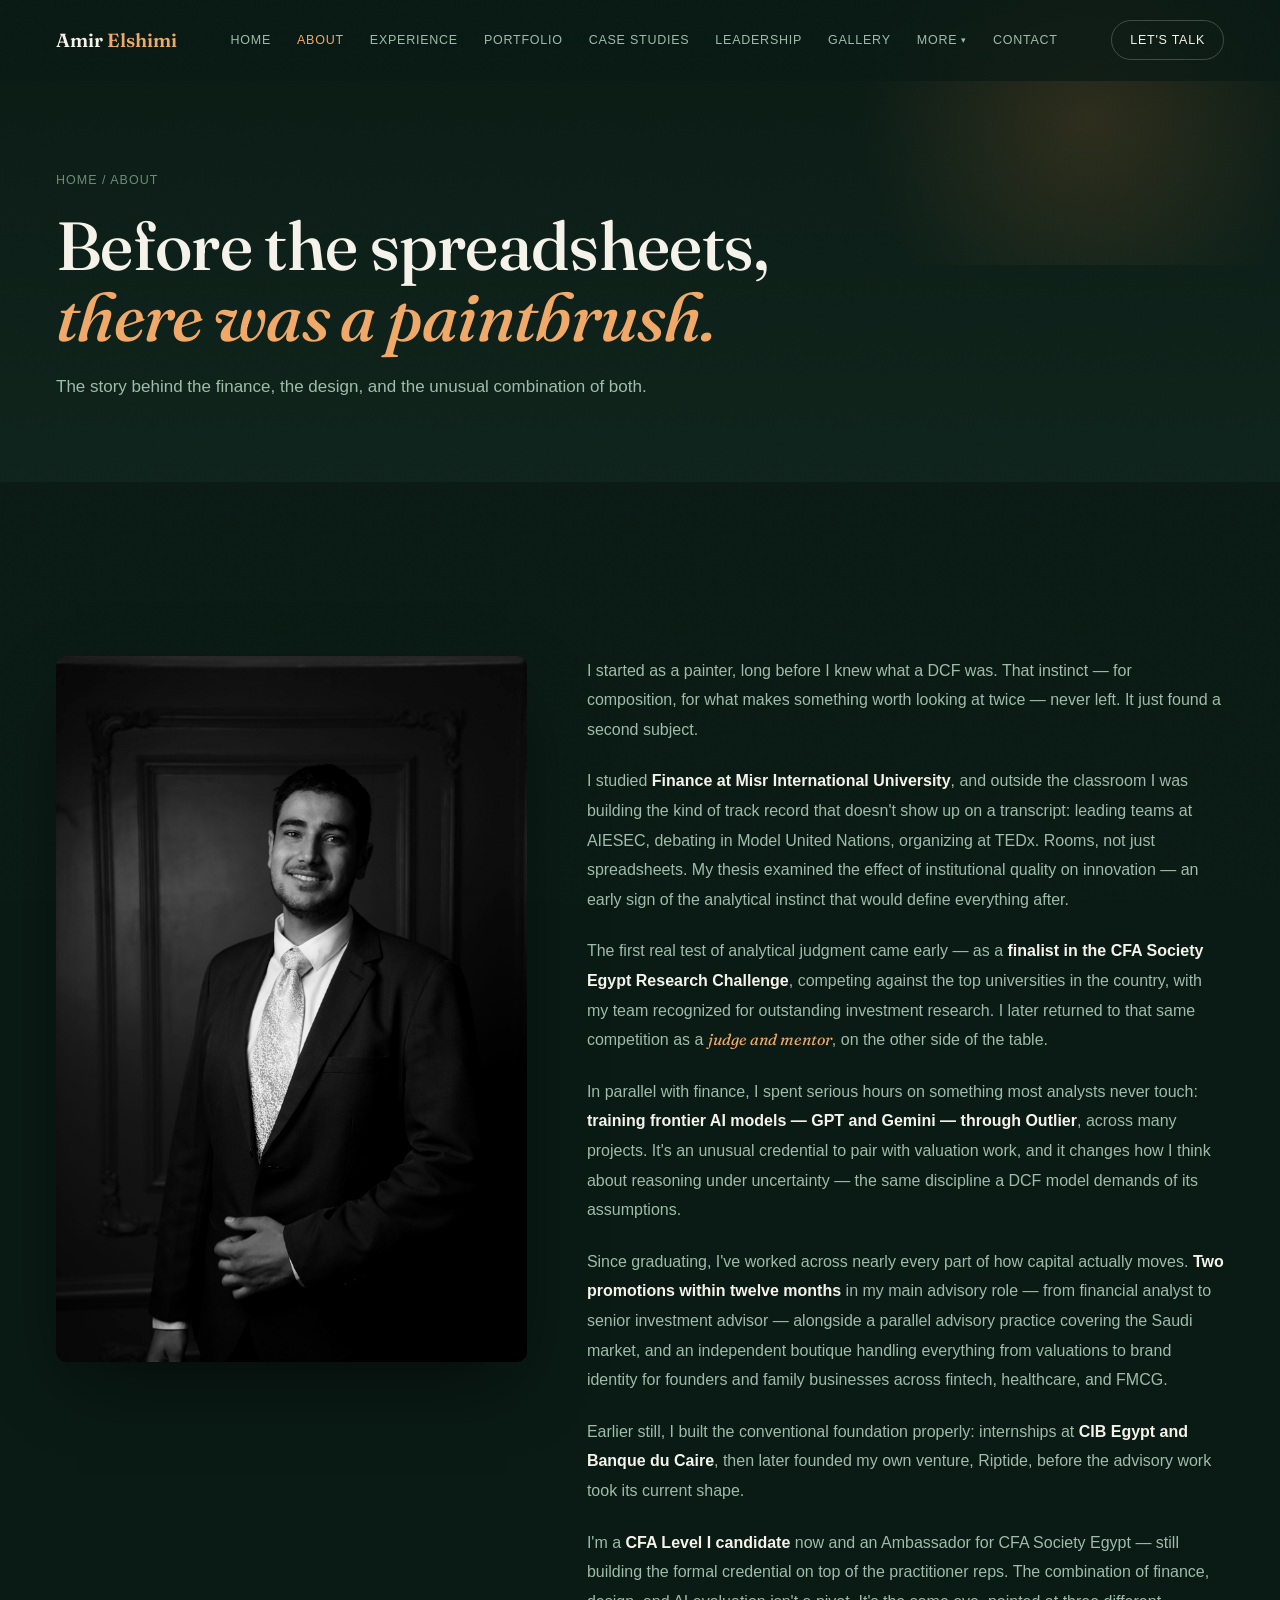
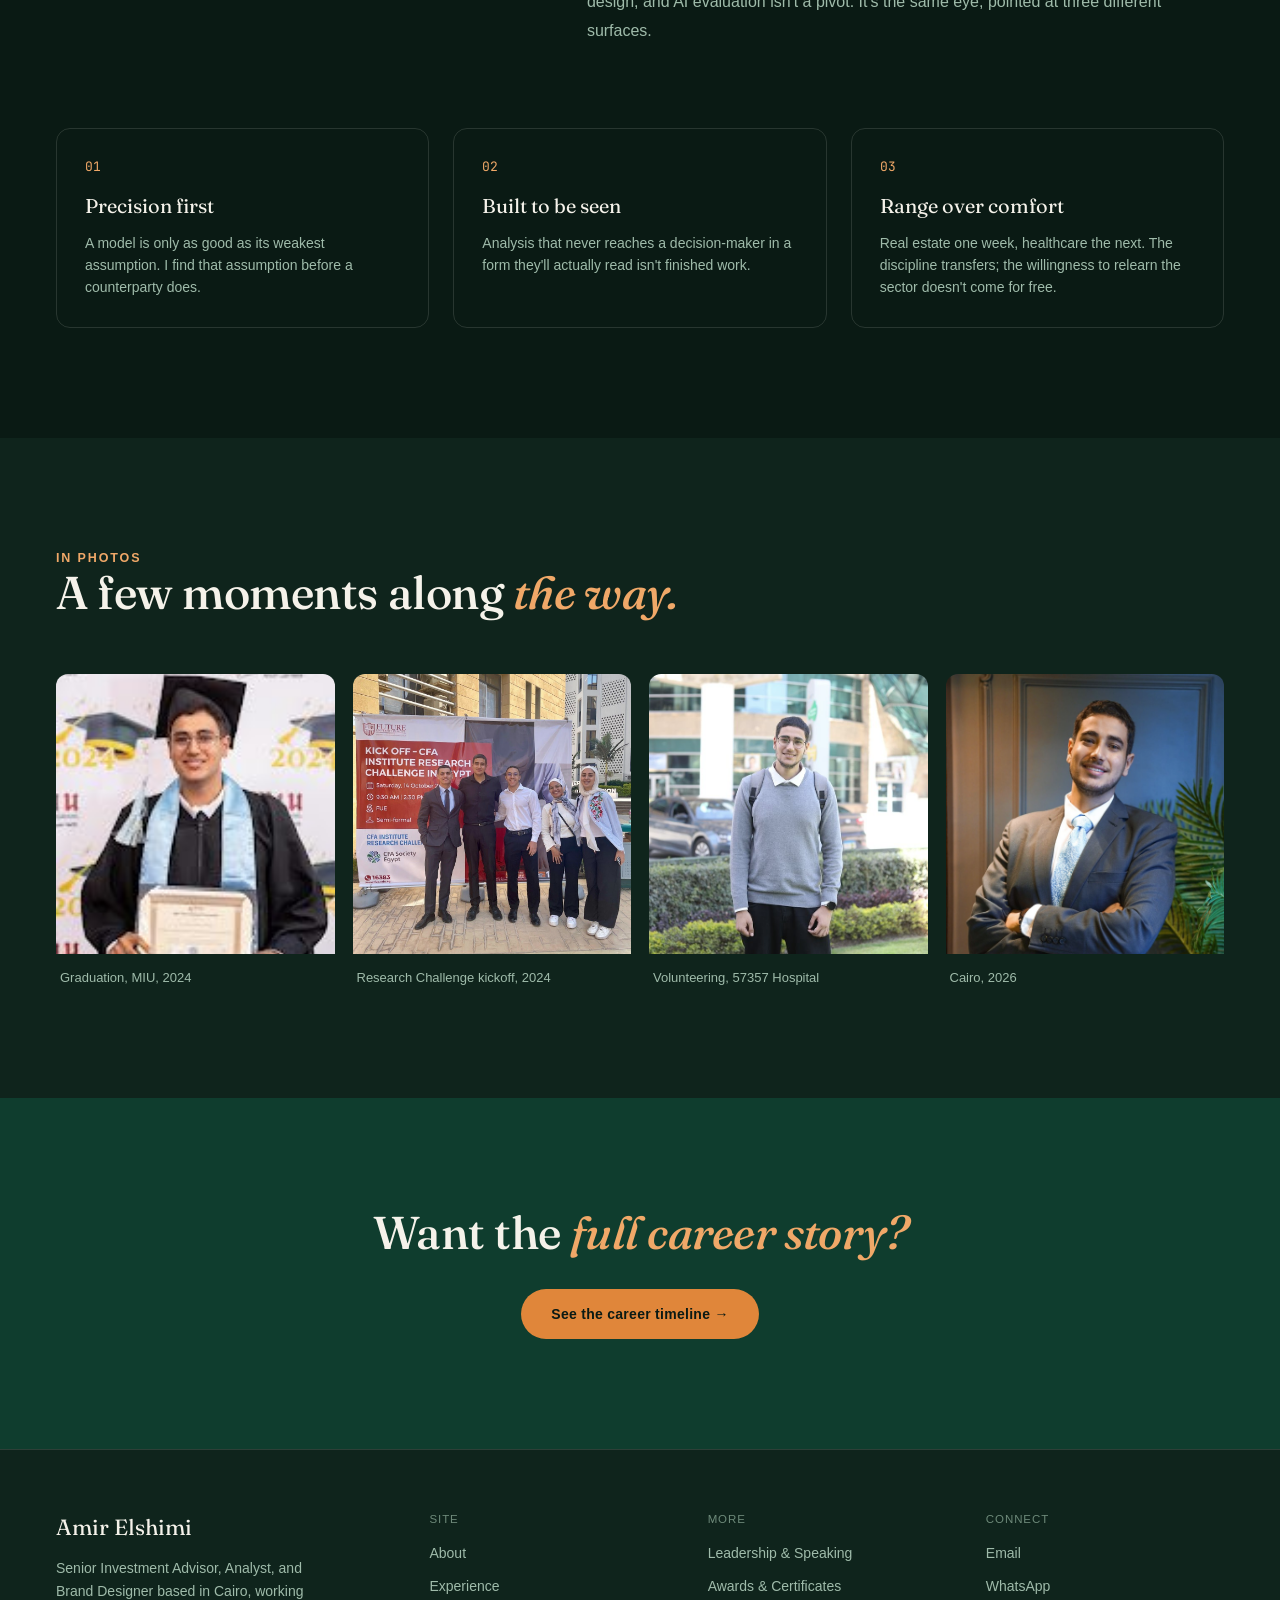
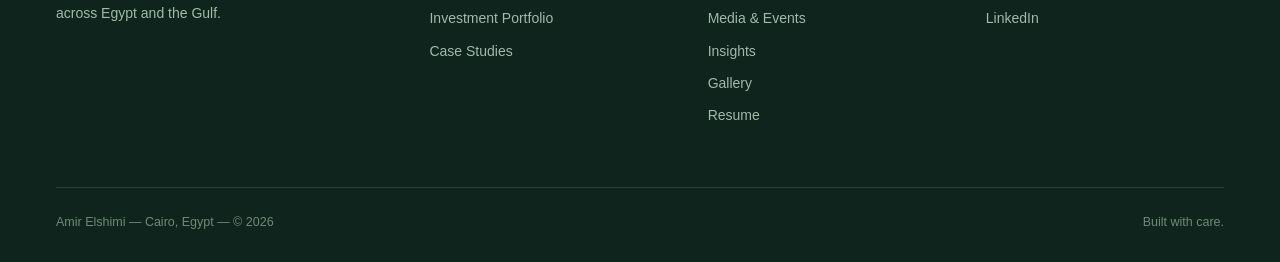
==== pages/about.html @ e28f046b "Add files via upload" ====
<!DOCTYPE html>
<html lang="en">
<head>
<meta charset="UTF-8">
<meta name="viewport" content="width=device-width, initial-scale=1.0">
<title>About — Amir Elshimi</title>
<meta name="description" content="The story behind Amir Elshimi — from painting to finance, design, and AI evaluation.">
<link rel="stylesheet" href="../assets/css/core.css">
<style>
.story-layout{ margin-top:64px; display:grid; grid-template-columns: 0.85fr 1.15fr; gap:60px; align-items:start; }
.story-photo{ position:sticky; top:120px; border-radius:10px; overflow:hidden; box-shadow: 0 30px 70px -20px rgba(0,0,0,0.55); }
.story-photo img{ width:100%; display:block; filter: grayscale(0.1) contrast(1.04); }
.story-text p{ color:var(--sage); font-size:16px; line-height:1.85; margin-bottom:22px; }
.story-text strong{ color:var(--paper); font-weight:600; }
.story-text em{ font-family:var(--font-display); font-style:italic; color:var(--amber-soft); }
.values-grid{ margin-top:60px; display:grid; grid-template-columns:repeat(3,1fr); gap:24px; }
.value-card{ padding:28px; border:1px solid var(--line); border-radius:14px; }
.value-num{ font-family:var(--font-mono); color:var(--amber-soft); font-size:13px; }
.value-title{ font-family:var(--font-display); font-size:20px; margin-top:12px; }
.value-desc{ margin-top:10px; font-size:14px; color:var(--sage); line-height:1.6; }
@media (max-width:980px){
  .story-layout{ grid-template-columns:1fr; }
  .story-photo{ position:relative; top:0; max-width:340px; margin:0 auto; }
  .values-grid{ grid-template-columns:1fr; }
}
</style>
</head>
<body>
<div class="grain"></div>

<header class="site-nav" id="siteNav">
  <div class="wrap nav-inner">
    <a href="../index.html" class="nav-mark">Amir <span>Elshimi</span></a>
            <nav class="nav-links">
      <a href="../index.html">Home</a>
      <a href="about.html" class="active">About</a>
      <a href="experience.html">Experience</a>
      <a href="portfolio.html">Portfolio</a>
      <a href="case-studies.html">Case Studies</a>
      <a href="leadership.html">Leadership</a>
      <a href="gallery.html">Gallery</a>
      <div class="nav-more">
        <span class="nav-more-label">More</span>
        <div class="nav-more-menu">
        <a href="awards.html">Awards</a>
        <a href="media.html">Media</a>
        <a href="insights.html">Insights</a>
        <a href="resume.html">Resume</a>
        </div>
      </div>
      <a href="contact.html">Contact</a>
    </nav>
    <a href="contact.html" class="nav-cta">Let's talk</a>
  </div>
</header>

<section class="page-hero">
  <div class="wrap">
    <div class="breadcrumb"><a href="../index.html">Home</a> / About</div>
    <h1 class="page-title">Before the spreadsheets, <em>there was a paintbrush.</em></h1>
    <p class="page-sub">The story behind the finance, the design, and the unusual combination of both.</p>
  </div>
</section>

<section class="section-dark">
  <div class="wrap">
    <div class="story-layout">
      <div class="story-photo reveal">
        <img src="../assets/img/executive/portrait-crossed-arms.jpg" alt="Amir Elshimi portrait">
      </div>
      <div class="story-text reveal">
        <p>I started as a painter, long before I knew what a DCF was. That instinct — for composition, for what makes something worth looking at twice — never left. It just found a second subject.</p>
        <p>I studied <strong>Finance at Misr International University</strong>, and outside the classroom I was building the kind of track record that doesn't show up on a transcript: leading teams at AIESEC, debating in Model United Nations, organizing at TEDx. Rooms, not just spreadsheets. My thesis examined the effect of institutional quality on innovation — an early sign of the analytical instinct that would define everything after.</p>
        <p>The first real test of analytical judgment came early — as a <strong>finalist in the CFA Society Egypt Research Challenge</strong>, competing against the top universities in the country, with my team recognized for outstanding investment research. I later returned to that same competition as a <em>judge and mentor</em>, on the other side of the table.</p>
        <p>In parallel with finance, I spent serious hours on something most analysts never touch: <strong>training frontier AI models — GPT and Gemini — through Outlier</strong>, across many projects. It's an unusual credential to pair with valuation work, and it changes how I think about reasoning under uncertainty — the same discipline a DCF model demands of its assumptions.</p>
        <p>Since graduating, I've worked across nearly every part of how capital actually moves. <strong>Two promotions within twelve months</strong> in my main advisory role — from financial analyst to senior investment advisor — alongside a parallel advisory practice covering the Saudi market, and an independent boutique handling everything from valuations to brand identity for founders and family businesses across fintech, healthcare, and FMCG.</p>
        <p>Earlier still, I built the conventional foundation properly: internships at <strong>CIB Egypt and Banque du Caire</strong>, then later founded my own venture, Riptide, before the advisory work took its current shape.</p>
        <p>I'm a <strong>CFA Level I candidate</strong> now and an Ambassador for CFA Society Egypt — still building the formal credential on top of the practitioner reps. The combination of finance, design, and AI evaluation isn't a pivot. It's the same eye, pointed at three different surfaces.</p>
      </div>
    </div>

    <div class="values-grid reveal">
      <div class="value-card">
        <div class="value-num">01</div>
        <div class="value-title">Precision first</div>
        <div class="value-desc">A model is only as good as its weakest assumption. I find that assumption before a counterparty does.</div>
      </div>
      <div class="value-card">
        <div class="value-num">02</div>
        <div class="value-title">Built to be seen</div>
        <div class="value-desc">Analysis that never reaches a decision-maker in a form they'll actually read isn't finished work.</div>
      </div>
      <div class="value-card">
        <div class="value-num">03</div>
        <div class="value-title">Range over comfort</div>
        <div class="value-desc">Real estate one week, healthcare the next. The discipline transfers; the willingness to relearn the sector doesn't come for free.</div>
      </div>
    </div>
  </div>
</section>

<section class="section-soft">
  <div class="wrap">
    <div class="eyebrow reveal">In photos</div>
    <h2 class="h2 reveal">A few moments along <em>the way.</em></h2>
    <div class="people-strip reveal">
      <div class="people-card">
        <img src="../assets/img/graduation/graduation-cap-gown.jpg" alt="Graduation, Misr International University">
        <div class="people-card-cap">Graduation, MIU, 2024</div>
      </div>
      <div class="people-card">
        <img src="../assets/img/judging/cfa-rc-kickoff-2024.jpg" alt="CFA Research Challenge kickoff">
        <div class="people-card-cap">Research Challenge kickoff, 2024</div>
      </div>
      <div class="people-card">
        <img src="../assets/img/events/volunteer-57357-1.jpg" alt="Volunteering at 57357 Children's Cancer Hospital">
        <div class="people-card-cap">Volunteering, 57357 Hospital</div>
      </div>
      <div class="people-card">
        <img src="../assets/img/executive/portrait-bw-standing.jpg" alt="Amir Elshimi portrait">
        <div class="people-card-cap">Cairo, 2026</div>
      </div>
    </div>
  </div>
</section>

<section class="section-emerald" style="text-align:center;">
  <div class="wrap">
    <h2 class="h2 reveal" style="margin:0 auto;">Want the <em>full career story?</em></h2>
    <div class="reveal" style="margin-top:30px;">
      <a href="experience.html" class="btn-primary">See the career timeline →</a>
    </div>
  </div>
</section>

<footer>
  <div class="wrap">
    <div class="footer-grid">
      <div>
        <div class="footer-brand">Amir Elshimi</div>
        <p class="footer-tag">Senior Investment Advisor, Analyst, and Brand Designer based in Cairo, working across Egypt and the Gulf.</p>
      </div>
      <div class="footer-col">
        <div class="footer-col-title">Site</div>
        <a href="about.html">About</a>
        <a href="experience.html">Experience</a>
        <a href="portfolio.html">Investment Portfolio</a>
        <a href="case-studies.html">Case Studies</a>
      </div>
      <div class="footer-col">
        <div class="footer-col-title">More</div>
        <a href="leadership.html">Leadership &amp; Speaking</a>
        <a href="awards.html">Awards &amp; Certificates</a>
        <a href="media.html">Media &amp; Events</a>
        <a href="insights.html">Insights</a>
        <a href="gallery.html">Gallery</a>
        <a href="resume.html">Resume</a>
      </div>
      <div class="footer-col">
        <div class="footer-col-title">Connect</div>
        <a href="mailto:amirelshimi.eg@gmail.com">Email</a>
        <a href="https://wa.me/201015915597" target="_blank" rel="noopener">WhatsApp</a>
        <a href="https://www.linkedin.com/in/amir-elshimi-306a02215" target="_blank" rel="noopener">LinkedIn</a>
      </div>
    </div>
    <div class="footer-bottom">
      <span>Amir Elshimi — Cairo, Egypt — © <span id="year"></span></span>
      <span>Built with care.</span>
    </div>
  </div>
</footer>

<script src="../assets/js/core.js"></script>
</body>
</html>
---- assets/css/core.css ----
/* ===========================================================
   AMIR ELSHIMI — Executive Site v2
   Core design system — shared across all pages
   =========================================================== */

@import url('https://fonts.googleapis.com/css2?family=Fraunces:ital,opsz,wght@0,9..144,300..700;1,9..144,400..600&family=General+Sans:wght@400;500;600;700&family=JetBrains+Mono:wght@400;500&display=swap');

:root{
  --ink: #0A1A14;
  --ink-soft: #0F241C;
  --ink-card: #112A21;
  --emerald: #0F3D2E;
  --emerald-light: #1B5A44;
  --paper: #F5F2EA;
  --paper-dim: #E8E3D5;
  --sage: #9FBBAA;
  --sage-dim: #6E8A7A;
  --amber: #E0863A;
  --amber-soft: #F0A868;
  --amber-glow: rgba(224,134,58,0.16);
  --line: rgba(245,242,234,0.13);
  --line-strong: rgba(245,242,234,0.22);
  --line-dark: rgba(10,26,20,0.12);

  --font-display: 'Fraunces', Georgia, serif;
  --font-body: 'General Sans', -apple-system, BlinkMacSystemFont, sans-serif;
  --font-mono: 'JetBrains Mono', monospace;

  --container: 1240px;
  --container-narrow: 880px;

  --ease: cubic-bezier(.16,1,.3,1);
}

*{ margin:0; padding:0; box-sizing:border-box; }
html{ scroll-behavior:smooth; }
body{
  background: var(--ink);
  color: var(--paper);
  font-family: var(--font-body);
  font-size:16px;
  line-height:1.6;
  overflow-x:hidden;
}
img{ display:block; max-width:100%; }
a{ color:inherit; text-decoration:none; }
ul{ list-style:none; }

.wrap{ max-width: var(--container); margin:0 auto; padding: 0 36px; }
.wrap-narrow{ max-width: var(--container-narrow); margin:0 auto; padding: 0 36px; }

.grain{
  position:fixed; inset:0; pointer-events:none; z-index:9999;
  opacity:0.03; mix-blend-mode:overlay;
  background-image:url("data:image/svg+xml,%3Csvg xmlns='http://www.w3.org/2000/svg' width='100' height='100'%3E%3Cfilter id='n'%3E%3CfeTurbulence type='fractalNoise' baseFrequency='0.9' numOctaves='2' stitchTiles='stitch'/%3E%3C/filter%3E%3Crect width='100%25' height='100%25' filter='url(%23n)'/%3E%3C/svg%3E");
}

/* ---------- nav ---------- */
header.site-nav{
  position:fixed; top:0; left:0; right:0; z-index:300;
  padding: 20px 0;
  background: rgba(10,26,20,0.75);
  backdrop-filter: blur(10px);
  transition: background 0.4s ease, padding 0.4s ease, border-color 0.4s ease;
  border-bottom: 1px solid transparent;
}
header.site-nav.scrolled{
  background: rgba(10,26,20,0.97);
  padding: 13px 0;
  border-bottom: 1px solid var(--line);
}
.nav-inner{ display:flex; align-items:center; justify-content:space-between; }
.nav-mark{ font-family:var(--font-display); font-weight:600; font-size:19px; color:var(--paper); white-space:nowrap; }
.nav-mark span{ color:var(--amber-soft); }
.nav-links{ display:flex; gap:26px; font-size:12.5px; letter-spacing:0.06em; text-transform:uppercase; color:var(--sage); align-items:center; position:relative; }
.nav-more{ position:relative; cursor:pointer; }
.nav-more-label{ display:flex; align-items:center; gap:4px; transition:color 0.25s ease; }
.nav-more:hover .nav-more-label{ color:var(--amber-soft); }
.nav-more-label::after{ content:"▾"; font-size:9px; }
.nav-more-menu{
  position:absolute; top:28px; right:0; min-width:200px;
  background:var(--ink-card); border:1px solid var(--line-strong); border-radius:10px;
  padding:8px; opacity:0; pointer-events:none; transform:translateY(-6px);
  transition: all 0.2s ease; box-shadow:0 20px 40px rgba(0,0,0,0.4);
}
.nav-more:hover .nav-more-menu{ opacity:1; pointer-events:auto; transform:translateY(0); }
.nav-more-menu a{ display:block; padding:10px 14px; border-radius:6px; font-size:12px; letter-spacing:0.04em; transition: background 0.2s ease, color 0.2s ease; }
.nav-more-menu a:hover{ background:rgba(245,242,234,0.06); color:var(--amber-soft); }
.nav-links a{ transition:color 0.25s ease; white-space:nowrap; }
.nav-links a:hover, .nav-links a.active{ color: var(--amber-soft); }
.nav-cta{ font-size:12.5px; letter-spacing:0.06em; text-transform:uppercase; border:1px solid var(--line-strong); padding:9px 18px; border-radius:100px; transition: all 0.25s ease; white-space:nowrap; }
.nav-cta:hover{ border-color:var(--amber); color:var(--amber-soft); }
.nav-menu-btn{ display:none; }

/* ---------- breadcrumb / page header (sub-pages) ---------- */
.page-hero{
  padding: 170px 0 80px;
  position:relative;
  background: linear-gradient(180deg, var(--ink) 0%, var(--ink-soft) 100%);
}
.page-hero::before{
  content:"";
  position:absolute; top:-5%; right:-10%; width:50%; height:60%;
  background: radial-gradient(circle, var(--amber-glow), transparent 65%);
  pointer-events:none;
}
.breadcrumb{ font-size:12.5px; letter-spacing:0.08em; text-transform:uppercase; color:var(--sage-dim); margin-bottom:20px; position:relative; z-index:2; }
.breadcrumb a:hover{ color:var(--amber-soft); }
.page-title{ font-family:var(--font-display); font-weight:500; font-size:clamp(38px,5.5vw,68px); line-height:1.05; letter-spacing:-0.01em; position:relative; z-index:2; max-width:820px; }
.page-title em{ font-style:italic; color:var(--amber-soft); }
.page-sub{ margin-top:20px; color:var(--sage); font-size:17px; max-width:620px; line-height:1.7; position:relative; z-index:2; }

/* ---------- typography helpers ---------- */
.eyebrow{ font-size:12.5px; letter-spacing:0.15em; text-transform:uppercase; color:var(--amber-soft); font-weight:600; }
.h2{ font-family:var(--font-display); font-weight:500; font-size:clamp(30px,4vw,46px); line-height:1.1; letter-spacing:-0.01em; }
.h2 em{ font-style:italic; color:var(--amber-soft); }
.lead{ margin-top:18px; max-width:560px; color:var(--sage); font-size:16.5px; line-height:1.75; }
.mono{ font-family:var(--font-mono); }

/* ---------- section shell ---------- */
section{ position:relative; padding:110px 0; }
.section-dark{ background:var(--ink); }
.section-soft{ background:var(--ink-soft); }
.section-paper{ background:var(--paper); color:var(--ink); }
.section-paper .eyebrow{ color:#B5631F; }
.section-paper .lead{ color:#5C6B61; }
.section-paper .h2 em{ color:#B5631F; }
.section-emerald{ background:var(--emerald); }

/* ---------- buttons ---------- */
.btn-primary{
  background:var(--amber); color:var(--ink);
  padding:14px 30px; border-radius:100px;
  font-size:14px; font-weight:600; letter-spacing:0.02em;
  transition: all 0.25s ease; display:inline-flex; align-items:center; gap:8px;
  border:none; cursor:pointer;
}
.btn-primary:hover{ background:var(--amber-soft); transform:translateY(-1px); }
.btn-ghost{
  color:var(--paper); font-size:14px; letter-spacing:0.02em;
  border-bottom:1px solid var(--line-strong); padding-bottom:4px;
  transition: border-color 0.25s ease, color 0.25s ease;
}
.btn-ghost:hover{ border-color:var(--amber); color:var(--amber-soft); }
.section-paper .btn-ghost{ color:var(--ink); border-bottom-color:rgba(10,26,20,0.25); }
.section-paper .btn-ghost:hover{ color:#B5631F; border-color:#B5631F; }

/* ---------- stat strip ---------- */
.stat-strip{ display:flex; flex-wrap:wrap; border-top:1px solid var(--line); margin-top:56px; }
.stat{ flex:1; min-width:160px; padding:22px 24px 0 0; }
.stat:not(:first-child){ padding-left:24px; border-left:1px solid var(--line); }
.stat-label{ font-size:11px; letter-spacing:0.08em; text-transform:uppercase; color:var(--amber-soft); }
.stat-value{ font-family:var(--font-display); font-size:26px; margin-top:6px; }
.stat-value .count{ font-family:var(--font-mono); }

/* ---------- glass card ---------- */
.glass-card{
  background: rgba(245,242,234,0.04);
  border:1px solid var(--line);
  border-radius:16px;
  backdrop-filter: blur(6px);
  transition: background 0.3s ease, border-color 0.3s ease, transform 0.3s ease;
}
.glass-card:hover{ background: rgba(245,242,234,0.07); border-color:var(--line-strong); transform:translateY(-3px); }

/* ---------- capability / feature grid ---------- */
.grid-3{ display:grid; grid-template-columns:repeat(3,1fr); gap:1px; background:var(--line); border:1px solid var(--line); border-radius:16px; overflow:hidden; margin-top:60px; }
.grid-2{ display:grid; grid-template-columns:repeat(2,1fr); gap:1px; background:var(--line); border:1px solid var(--line); border-radius:16px; overflow:hidden; margin-top:60px; }
.cell{ background:var(--ink); padding:36px 32px; transition:background 0.3s ease; }
.cell:hover{ background:var(--ink-soft); }
.cell-num{ font-family:var(--font-mono); font-size:12.5px; color:var(--amber-soft); letter-spacing:0.04em; }
.cell-title{ font-family:var(--font-display); font-size:21px; margin-top:14px; }
.cell-desc{ margin-top:10px; font-size:14.5px; color:var(--sage); line-height:1.65; }

/* ---------- pill / chip ---------- */
.chip-row{ display:flex; flex-wrap:wrap; gap:10px; margin-top:24px; }
.chip{ border:1px solid var(--line); border-radius:100px; padding:9px 18px; font-size:13px; color:var(--sage); transition:all 0.25s ease; }
.chip:hover{ border-color:var(--amber); color:var(--amber-soft); }

/* ===========================================================
   INTERACTIVE TIMELINE
   =========================================================== */
.timeline{ position:relative; margin-top:80px; padding-left:40px; }
.timeline::before{ content:""; position:absolute; left:0; top:0; bottom:0; width:1px; background:var(--line-strong); }
.tl-item{ position:relative; padding-bottom:64px; opacity:0; transform:translateX(-12px); transition: all 0.7s var(--ease); }
.tl-item.in{ opacity:1; transform:translateX(0); }
.tl-item:last-child{ padding-bottom:0; }
.tl-dot{ position:absolute; left:-45px; top:4px; width:10px; height:10px; border-radius:50%; background:var(--amber); box-shadow:0 0 0 4px var(--ink), 0 0 0 5px var(--line-strong); }
.tl-year{ font-family:var(--font-mono); font-size:13px; color:var(--amber-soft); letter-spacing:0.04em; }
.tl-title{ font-family:var(--font-display); font-size:23px; margin-top:8px; }
.tl-desc{ margin-top:10px; max-width:580px; color:var(--sage); font-size:15px; line-height:1.7; }
.tl-tag{ display:inline-block; margin-top:14px; font-size:11px; letter-spacing:0.06em; text-transform:uppercase; color:var(--sage-dim); border:1px solid var(--line); border-radius:100px; padding:5px 14px; }

/* ===========================================================
   CASE STUDY CARD (Investment Portfolio / Case Studies index)
   =========================================================== */
.case-grid{ margin-top:64px; display:grid; grid-template-columns:repeat(2,1fr); gap:24px; }
.case-card{ border-radius:18px; overflow:hidden; position:relative; background:var(--ink-card); border:1px solid var(--line); transition: transform 0.35s var(--ease), border-color 0.35s ease; }
.case-card:hover{ transform:translateY(-5px); border-color:var(--line-strong); }
.case-card-img{ height:220px; overflow:hidden; position:relative; }
.case-card-img img{ width:100%; height:100%; object-fit:cover; transition: transform 0.6s ease; filter:saturate(0.92) contrast(1.05); }
.case-card:hover .case-card-img img{ transform:scale(1.06); }
.case-card-img::after{ content:""; position:absolute; inset:0; background:linear-gradient(180deg, transparent 40%, rgba(10,26,20,0.85) 100%); }
.case-card-tag{ position:absolute; bottom:14px; left:18px; z-index:2; font-size:11px; letter-spacing:0.07em; text-transform:uppercase; color:var(--amber-soft); }
.case-card-body{ padding:26px 26px 30px; }
.case-card-title{ font-family:var(--font-display); font-size:21px; line-height:1.3; }
.case-card-desc{ margin-top:10px; font-size:14px; color:var(--sage); line-height:1.65; }
.case-card-figs{ display:flex; gap:24px; margin-top:18px; }
.case-fig-num{ font-family:var(--font-mono); font-size:17px; color:var(--paper); }
.case-fig-label{ font-size:10.5px; letter-spacing:0.05em; text-transform:uppercase; color:var(--sage-dim); margin-top:2px; }

/* ===========================================================
   GALLERY
   =========================================================== */
.gallery-grid{ margin-top:50px; display:grid; grid-template-columns:repeat(4,1fr); gap:14px; grid-auto-flow:dense; }
.gallery-item{ position:relative; border-radius:10px; overflow:hidden; cursor:pointer; }
.gallery-item img{ width:100%; height:100%; object-fit:cover; transition: transform 0.5s ease, filter 0.5s ease; filter:saturate(0.9); }
.gallery-item:hover img{ transform:scale(1.07); filter:saturate(1.05); }
.gallery-item.tall{ grid-row: span 2; }
.gallery-item.wide{ grid-column: span 2; }
.gallery-cap{ position:absolute; bottom:0; left:0; right:0; padding:12px 14px; font-size:11.5px; color:var(--paper); background:linear-gradient(180deg,transparent,rgba(10,26,20,0.92)); opacity:0; transition:opacity 0.3s ease; }
.gallery-item:hover .gallery-cap{ opacity:1; }

/* ===========================================================
   PEOPLE STRIP (networking photos)
   =========================================================== */
.people-strip{ margin-top:56px; display:grid; grid-template-columns:repeat(4,1fr); gap:18px; }
.people-card{ border-radius:12px; overflow:hidden; }
.people-card img{ width:100%; height:280px; object-fit:cover; filter:saturate(0.9); }
.people-card-cap{ padding:14px 4px 0; font-size:13px; color:var(--sage); line-height:1.5; }

/* ===========================================================
   ANIMATED COUNTER BLOCK
   =========================================================== */
.counter-row{ display:grid; grid-template-columns:repeat(4,1fr); gap:1px; background:var(--line); border:1px solid var(--line); border-radius:16px; overflow:hidden; margin-top:60px; }
.counter-cell{ background:var(--ink-soft); padding:34px 26px; text-align:left; }
.counter-num{ font-family:var(--font-display); font-weight:500; font-size:42px; color:var(--paper); }
.counter-num .suffix{ color:var(--amber-soft); }
.counter-label{ margin-top:8px; font-size:12.5px; letter-spacing:0.04em; color:var(--sage); }

/* ===========================================================
   REVEAL ANIMATION
   =========================================================== */
.reveal{ opacity:0; transform:translateY(18px); transition: all 0.8s var(--ease); }
.reveal.in{ opacity:1; transform:translateY(0); }

/* ===========================================================
   FOOTER
   =========================================================== */
footer{ background:var(--ink-soft); padding:60px 0 30px; border-top:1px solid var(--line); }
.footer-grid{ display:grid; grid-template-columns:1.4fr 1fr 1fr 1fr; gap:40px; }
.footer-brand{ font-family:var(--font-display); font-size:22px; }
.footer-tag{ margin-top:12px; color:var(--sage); font-size:14px; max-width:280px; line-height:1.6; }
.footer-col-title{ font-size:11.5px; letter-spacing:0.08em; text-transform:uppercase; color:var(--sage-dim); margin-bottom:14px; }
.footer-col a{ display:block; margin-bottom:10px; font-size:14px; color:var(--sage); transition:color 0.2s ease; }
.footer-col a:hover{ color:var(--amber-soft); }
.footer-bottom{ margin-top:50px; padding-top:24px; border-top:1px solid var(--line); display:flex; justify-content:space-between; flex-wrap:wrap; gap:12px; font-size:12.5px; color:var(--sage-dim); }

/* ===========================================================
   RESPONSIVE
   =========================================================== */
@media (max-width: 980px){
  .nav-links{ display:none; }
  .grid-3, .case-grid, .people-strip{ grid-template-columns:1fr 1fr; }
  .counter-row{ grid-template-columns:repeat(2,1fr); }
  .gallery-grid{ grid-template-columns:repeat(2,1fr); }
  .footer-grid{ grid-template-columns:1fr 1fr; gap:30px; }
}
@media (max-width: 640px){
  .wrap, .wrap-narrow{ padding:0 22px; }
  section{ padding:72px 0; }
  .grid-3, .grid-2, .case-grid, .people-strip, .counter-row{ grid-template-columns:1fr; }
  .gallery-grid{ grid-template-columns:repeat(2,1fr); }
  .gallery-item.wide{ grid-column:span 2; }
  .stat-strip{ flex-direction:column; gap:18px; }
  .stat:not(:first-child){ border-left:none; padding-left:0; border-top:1px solid var(--line); padding-top:18px; }
  .footer-grid{ grid-template-columns:1fr; gap:28px; }
  .timeline{ padding-left:28px; }
  .tl-dot{ left:-33px; }
}
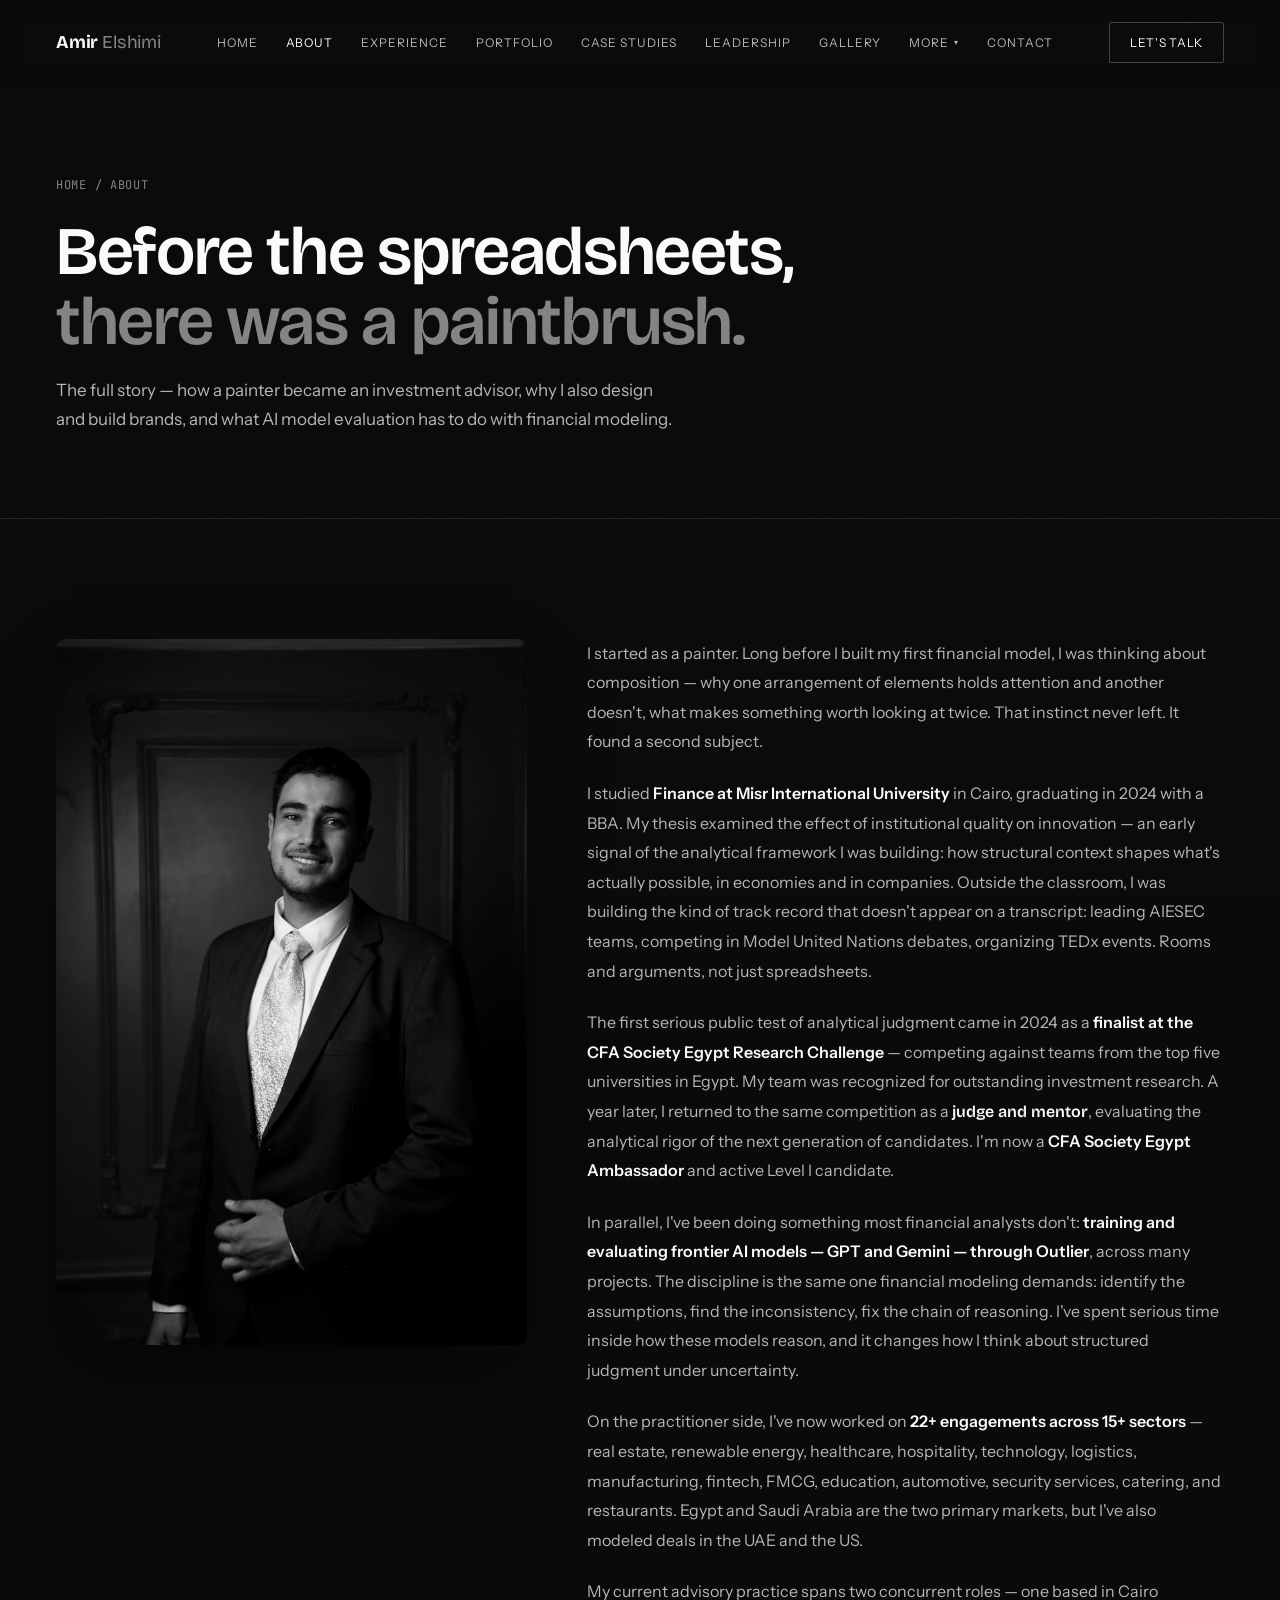
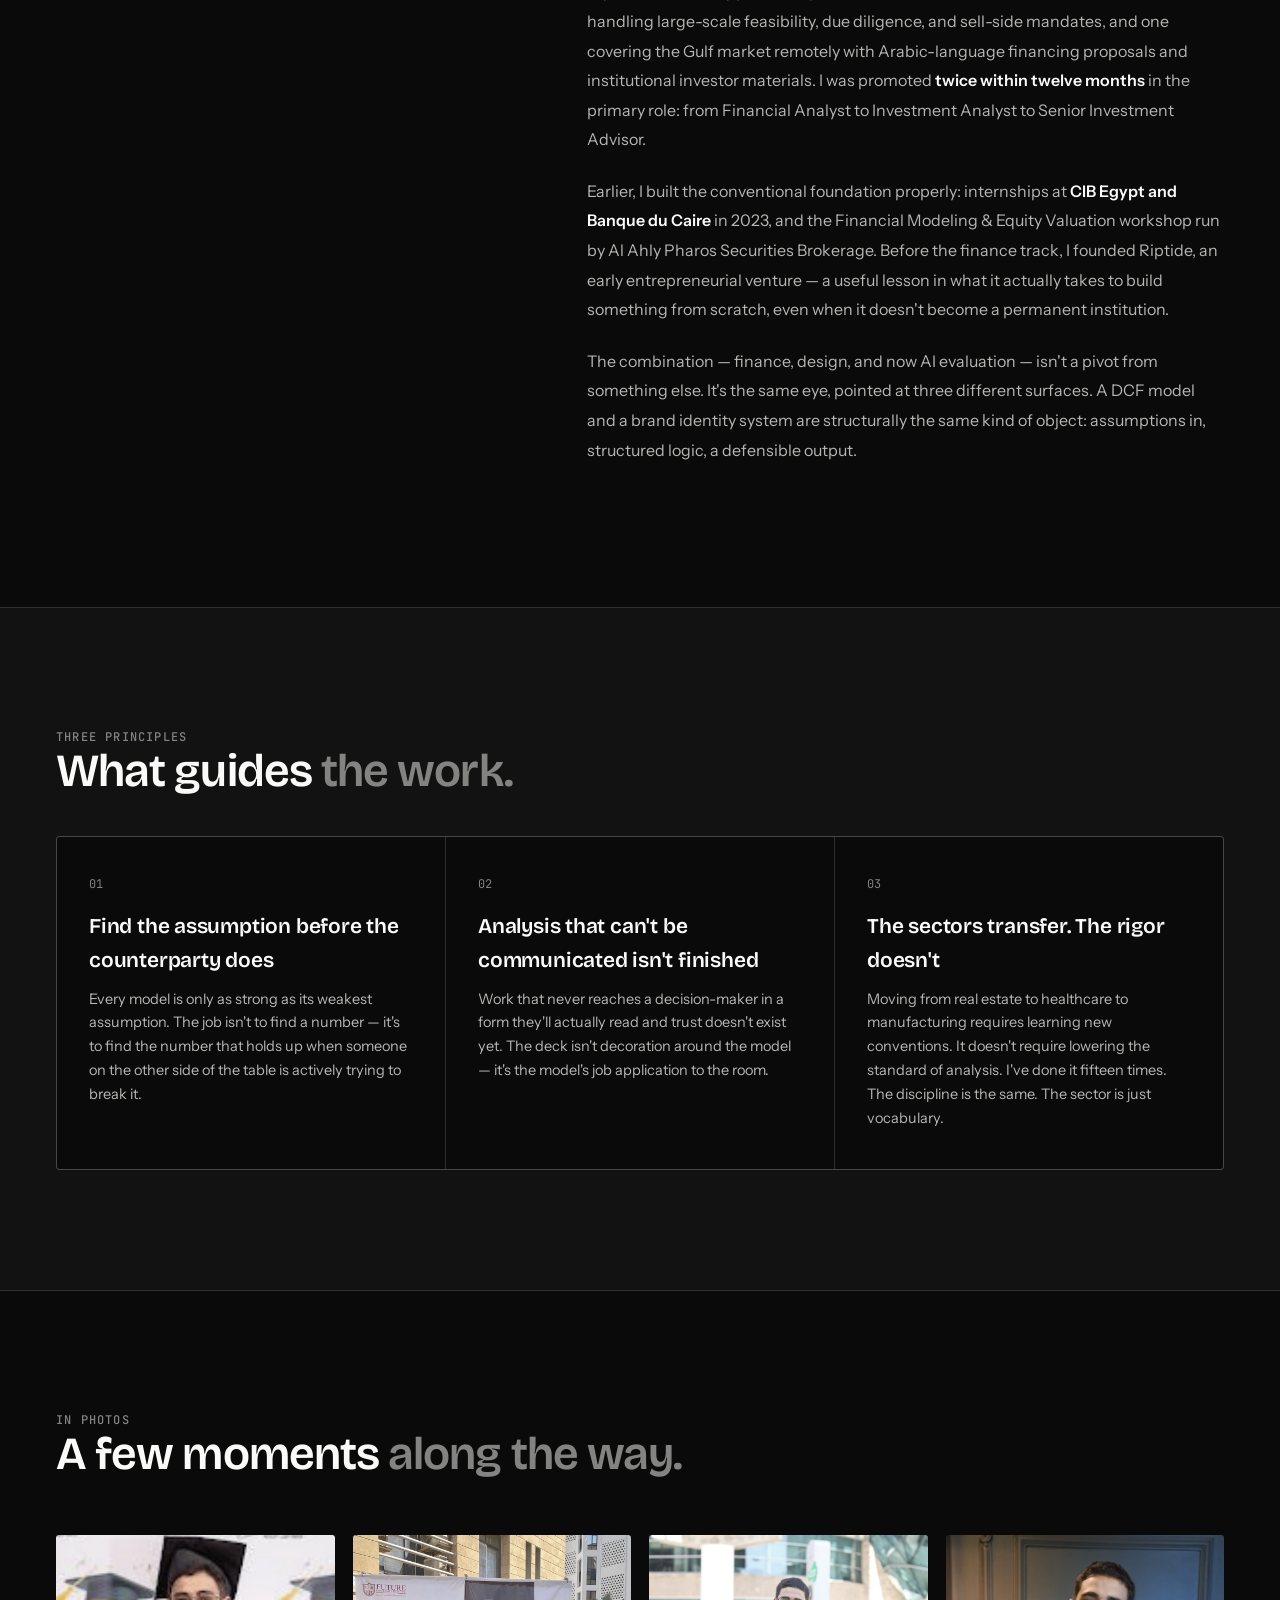
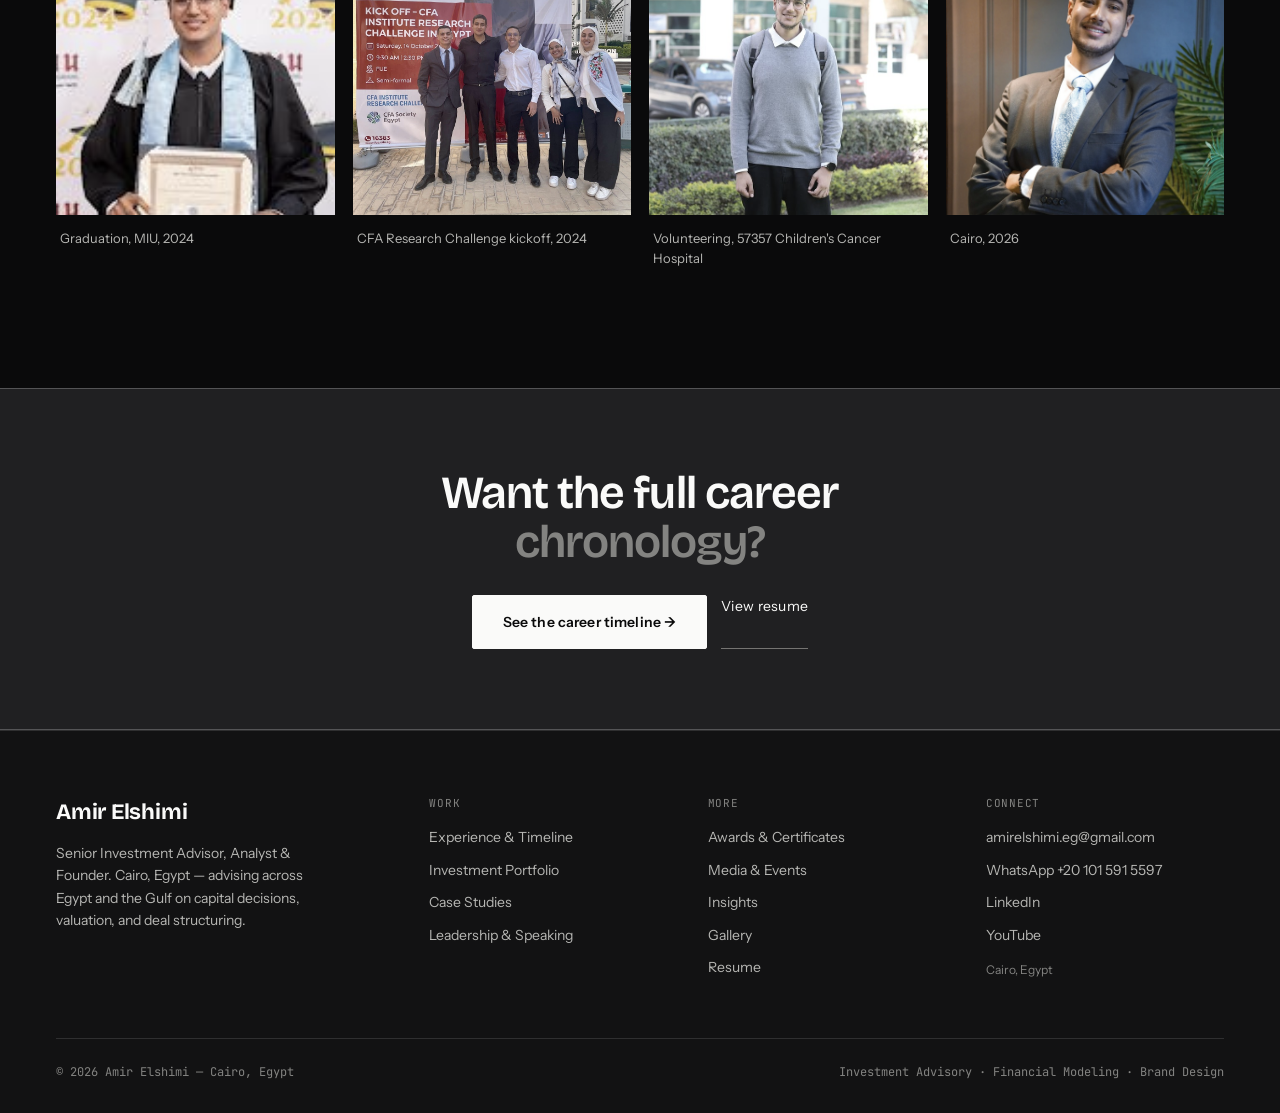
==== commit e46a4244: "Add files via upload" ====
--- a/pages/about.html
+++ b/pages/about.html
@@ -3,35 +3,30 @@
 <head>
 <meta charset="UTF-8">
 <meta name="viewport" content="width=device-width, initial-scale=1.0">
-<title>About — Amir Elshimi</title>
-<meta name="description" content="The story behind Amir Elshimi — from painting to finance, design, and AI evaluation.">
+<title>About Amir Elshimi — Investment Advisor, Analyst & Founder | Cairo</title>
+<meta name="description" content="The story behind Amir Elshimi — from painting and early tech to finance, investment advisory across Egypt and the Gulf, and AI model evaluation. BBA Finance, MIU. CFA Level I candidate.">
+<meta name="keywords" content="Amir Elshimi, investment advisor Cairo, financial analyst Egypt, DCF modeling, LBO analysis, CFA candidate Egypt, investment advisory Egypt Gulf, financial due diligence, valuation Egypt, مستشار استثماري">
+<meta name="author" content="Amir Elshimi">
+<meta name="robots" content="index, follow">
+<link rel="canonical" href="https://amirmohamed148-pixel.github.io/amir-elshimi-site/pages/about.html">
+<meta property="og:title" content="About Amir Elshimi — Investment Advisor, Analyst & Founder | Cairo">
+<meta property="og:description" content="The story behind Amir Elshimi — from painting and early tech to finance, investment advisory across Egypt and the Gulf, and AI model evaluation. BBA Finance, MIU. CFA Level I candidate.">
+<meta property="og:image" content="https://amirmohamed148-pixel.github.io/amir-elshimi-site/assets/img/hero/hero-main.jpg">
+<meta property="og:url" content="https://amirmohamed148-pixel.github.io/amir-elshimi-site/pages/about.html">
+<meta property="og:type" content="website">
+<meta name="twitter:card" content="summary_large_image">
+<meta name="twitter:title" content="About Amir Elshimi — Investment Advisor, Analyst & Founder | Cairo">
+<meta name="twitter:description" content="The story behind Amir Elshimi — from painting and early tech to finance, investment advisory across Egypt and the Gulf, and AI model evaluation. BBA Finance, MIU. CFA Level I candidate.">
+<meta name="twitter:image" content="https://amirmohamed148-pixel.github.io/amir-elshimi-site/assets/img/hero/hero-main.jpg">
+<meta name="theme-color" content="#0A0A0B">
 <link rel="stylesheet" href="../assets/css/core.css">
-<style>
-.story-layout{ margin-top:64px; display:grid; grid-template-columns: 0.85fr 1.15fr; gap:60px; align-items:start; }
-.story-photo{ position:sticky; top:120px; border-radius:10px; overflow:hidden; box-shadow: 0 30px 70px -20px rgba(0,0,0,0.55); }
-.story-photo img{ width:100%; display:block; filter: grayscale(0.1) contrast(1.04); }
-.story-text p{ color:var(--sage); font-size:16px; line-height:1.85; margin-bottom:22px; }
-.story-text strong{ color:var(--paper); font-weight:600; }
-.story-text em{ font-family:var(--font-display); font-style:italic; color:var(--amber-soft); }
-.values-grid{ margin-top:60px; display:grid; grid-template-columns:repeat(3,1fr); gap:24px; }
-.value-card{ padding:28px; border:1px solid var(--line); border-radius:14px; }
-.value-num{ font-family:var(--font-mono); color:var(--amber-soft); font-size:13px; }
-.value-title{ font-family:var(--font-display); font-size:20px; margin-top:12px; }
-.value-desc{ margin-top:10px; font-size:14px; color:var(--sage); line-height:1.6; }
-@media (max-width:980px){
-  .story-layout{ grid-template-columns:1fr; }
-  .story-photo{ position:relative; top:0; max-width:340px; margin:0 auto; }
-  .values-grid{ grid-template-columns:1fr; }
-}
-</style>
-</head>
+
 <body>
 <div class="grain"></div>
-
 <header class="site-nav" id="siteNav">
   <div class="wrap nav-inner">
     <a href="../index.html" class="nav-mark">Amir <span>Elshimi</span></a>
-            <nav class="nav-links">
+    <nav class="nav-links">
       <a href="../index.html">Home</a>
       <a href="about.html" class="active">About</a>
       <a href="experience.html">Experience</a>
@@ -40,60 +35,47 @@
       <a href="leadership.html">Leadership</a>
       <a href="gallery.html">Gallery</a>
       <div class="nav-more">
-        <span class="nav-more-label">More</span>
+        <button class="nav-more-label">More</button>
         <div class="nav-more-menu">
-        <a href="awards.html">Awards</a>
-        <a href="media.html">Media</a>
-        <a href="insights.html">Insights</a>
-        <a href="resume.html">Resume</a>
+          <a href="../pages/awards.html">Awards & Certificates</a>
+          <a href="../pages/media.html">Media & Events</a>
+          <a href="../pages/insights.html">Insights</a>
+          <a href="../pages/resume.html">Resume</a>
         </div>
       </div>
       <a href="contact.html">Contact</a>
     </nav>
     <a href="contact.html" class="nav-cta">Let's talk</a>
+    <button class="nav-menu-btn" id="navMenuBtn" aria-label="Toggle menu" aria-expanded="false">
+      <span></span><span></span><span></span>
+    </button>
   </div>
 </header>
-
 <section class="page-hero">
   <div class="wrap">
     <div class="breadcrumb"><a href="../index.html">Home</a> / About</div>
     <h1 class="page-title">Before the spreadsheets, <em>there was a paintbrush.</em></h1>
-    <p class="page-sub">The story behind the finance, the design, and the unusual combination of both.</p>
+    <p class="page-sub">The full story — how a painter became an investment advisor, why I also design and build brands, and what AI model evaluation has to do with financial modeling.</p>
   </div>
 </section>
 
 <section class="section-dark">
   <div class="wrap">
-    <div class="story-layout">
-      <div class="story-photo reveal">
-        <img src="../assets/img/executive/portrait-crossed-arms.jpg" alt="Amir Elshimi portrait">
+    <div style="display:grid;grid-template-columns:0.85fr 1.15fr;gap:60px;align-items:start;" class="reveal story-layout">
+      <div style="position:sticky;top:120px;border-radius:10px;overflow:hidden;box-shadow:0 30px 70px -20px rgba(0,0,0,0.55);">
+        <img src="../assets/img/executive/portrait-crossed-arms.jpg"
+             alt="Amir Elshimi, investment advisor and financial analyst, Cairo Egypt"
+             style="width:100%;display:block;filter:grayscale(0.1) contrast(1.04);">
       </div>
-      <div class="story-text reveal">
-        <p>I started as a painter, long before I knew what a DCF was. That instinct — for composition, for what makes something worth looking at twice — never left. It just found a second subject.</p>
-        <p>I studied <strong>Finance at Misr International University</strong>, and outside the classroom I was building the kind of track record that doesn't show up on a transcript: leading teams at AIESEC, debating in Model United Nations, organizing at TEDx. Rooms, not just spreadsheets. My thesis examined the effect of institutional quality on innovation — an early sign of the analytical instinct that would define everything after.</p>
-        <p>The first real test of analytical judgment came early — as a <strong>finalist in the CFA Society Egypt Research Challenge</strong>, competing against the top universities in the country, with my team recognized for outstanding investment research. I later returned to that same competition as a <em>judge and mentor</em>, on the other side of the table.</p>
-        <p>In parallel with finance, I spent serious hours on something most analysts never touch: <strong>training frontier AI models — GPT and Gemini — through Outlier</strong>, across many projects. It's an unusual credential to pair with valuation work, and it changes how I think about reasoning under uncertainty — the same discipline a DCF model demands of its assumptions.</p>
-        <p>Since graduating, I've worked across nearly every part of how capital actually moves. <strong>Two promotions within twelve months</strong> in my main advisory role — from financial analyst to senior investment advisor — alongside a parallel advisory practice covering the Saudi market, and an independent boutique handling everything from valuations to brand identity for founders and family businesses across fintech, healthcare, and FMCG.</p>
-        <p>Earlier still, I built the conventional foundation properly: internships at <strong>CIB Egypt and Banque du Caire</strong>, then later founded my own venture, Riptide, before the advisory work took its current shape.</p>
-        <p>I'm a <strong>CFA Level I candidate</strong> now and an Ambassador for CFA Society Egypt — still building the formal credential on top of the practitioner reps. The combination of finance, design, and AI evaluation isn't a pivot. It's the same eye, pointed at three different surfaces.</p>
-      </div>
-    </div>
-
-    <div class="values-grid reveal">
-      <div class="value-card">
-        <div class="value-num">01</div>
-        <div class="value-title">Precision first</div>
-        <div class="value-desc">A model is only as good as its weakest assumption. I find that assumption before a counterparty does.</div>
-      </div>
-      <div class="value-card">
-        <div class="value-num">02</div>
-        <div class="value-title">Built to be seen</div>
-        <div class="value-desc">Analysis that never reaches a decision-maker in a form they'll actually read isn't finished work.</div>
-      </div>
-      <div class="value-card">
-        <div class="value-num">03</div>
-        <div class="value-title">Range over comfort</div>
-        <div class="value-desc">Real estate one week, healthcare the next. The discipline transfers; the willingness to relearn the sector doesn't come for free.</div>
+      <div class="story-text">
+        <p>I started as a painter. Long before I built my first financial model, I was thinking about composition — why one arrangement of elements holds attention and another doesn't, what makes something worth looking at twice. That instinct never left. It found a second subject.</p>
+        <p>I studied <strong>Finance at Misr International University</strong> in Cairo, graduating in 2024 with a BBA. My thesis examined the effect of institutional quality on innovation — an early signal of the analytical framework I was building: how structural context shapes what's actually possible, in economies and in companies. Outside the classroom, I was building the kind of track record that doesn't appear on a transcript: leading AIESEC teams, competing in Model United Nations debates, organizing TEDx events. Rooms and arguments, not just spreadsheets.</p>
+        <p>The first serious public test of analytical judgment came in 2024 as a <strong>finalist at the CFA Society Egypt Research Challenge</strong> — competing against teams from the top five universities in Egypt. My team was recognized for outstanding investment research. A year later, I returned to the same competition as a <em>judge and mentor</em>, evaluating the analytical rigor of the next generation of candidates. I'm now a <strong>CFA Society Egypt Ambassador</strong> and active Level I candidate.</p>
+        <p>In parallel, I've been doing something most financial analysts don't: <strong>training and evaluating frontier AI models — GPT and Gemini — through Outlier</strong>, across many projects. The discipline is the same one financial modeling demands: identify the assumptions, find the inconsistency, fix the chain of reasoning. I've spent serious time inside how these models reason, and it changes how I think about structured judgment under uncertainty.</p>
+        <p>On the practitioner side, I've now worked on <strong>22+ engagements across 15+ sectors</strong> — real estate, renewable energy, healthcare, hospitality, technology, logistics, manufacturing, fintech, FMCG, education, automotive, security services, catering, and restaurants. Egypt and Saudi Arabia are the two primary markets, but I've also modeled deals in the UAE and the US.</p>
+        <p>My current advisory practice spans two concurrent roles — one based in Cairo handling large-scale feasibility, due diligence, and sell-side mandates, and one covering the Gulf market remotely with Arabic-language financing proposals and institutional investor materials. I was promoted <strong>twice within twelve months</strong> in the primary role: from Financial Analyst to Investment Analyst to Senior Investment Advisor.</p>
+        <p>Earlier, I built the conventional foundation properly: internships at <strong>CIB Egypt and Banque du Caire</strong> in 2023, and the Financial Modeling &amp; Equity Valuation workshop run by Al Ahly Pharos Securities Brokerage. Before the finance track, I founded Riptide, an early entrepreneurial venture — a useful lesson in what it actually takes to build something from scratch, even when it doesn't become a permanent institution.</p>
+        <p>The combination — finance, design, and now AI evaluation — isn't a pivot from something else. It's the same eye, pointed at three different surfaces. A DCF model and a brand identity system are structurally the same kind of object: assumptions in, structured logic, a defensible output.</p>
       </div>
     </div>
   </div>
@@ -101,20 +83,44 @@
 
 <section class="section-soft">
   <div class="wrap">
+    <div class="eyebrow reveal">Three principles</div>
+    <h2 class="h2 reveal">What guides <em>the work.</em></h2>
+    <div class="grid-3 reveal" style="margin-top:40px;">
+      <div class="cell">
+        <div class="cell-num">01</div>
+        <div class="cell-title">Find the assumption before the counterparty does</div>
+        <div class="cell-desc">Every model is only as strong as its weakest assumption. The job isn't to find a number — it's to find the number that holds up when someone on the other side of the table is actively trying to break it.</div>
+      </div>
+      <div class="cell">
+        <div class="cell-num">02</div>
+        <div class="cell-title">Analysis that can't be communicated isn't finished</div>
+        <div class="cell-desc">Work that never reaches a decision-maker in a form they'll actually read and trust doesn't exist yet. The deck isn't decoration around the model — it's the model's job application to the room.</div>
+      </div>
+      <div class="cell">
+        <div class="cell-num">03</div>
+        <div class="cell-title">The sectors transfer. The rigor doesn't</div>
+        <div class="cell-desc">Moving from real estate to healthcare to manufacturing requires learning new conventions. It doesn't require lowering the standard of analysis. I've done it fifteen times. The discipline is the same. The sector is just vocabulary.</div>
+      </div>
+    </div>
+  </div>
+</section>
+
+<section class="section-dark">
+  <div class="wrap">
     <div class="eyebrow reveal">In photos</div>
-    <h2 class="h2 reveal">A few moments along <em>the way.</em></h2>
+    <h2 class="h2 reveal">A few moments <em>along the way.</em></h2>
     <div class="people-strip reveal">
       <div class="people-card">
-        <img src="../assets/img/graduation/graduation-cap-gown.jpg" alt="Graduation, Misr International University">
+        <img src="../assets/img/graduation/graduation-cap-gown.jpg" alt="Amir Elshimi graduation, Misr International University 2024">
         <div class="people-card-cap">Graduation, MIU, 2024</div>
       </div>
       <div class="people-card">
-        <img src="../assets/img/judging/cfa-rc-kickoff-2024.jpg" alt="CFA Research Challenge kickoff">
-        <div class="people-card-cap">Research Challenge kickoff, 2024</div>
+        <img src="../assets/img/judging/cfa-rc-kickoff-2024.jpg" alt="CFA Research Challenge kickoff 2024">
+        <div class="people-card-cap">CFA Research Challenge kickoff, 2024</div>
       </div>
       <div class="people-card">
-        <img src="../assets/img/events/volunteer-57357-1.jpg" alt="Volunteering at 57357 Children's Cancer Hospital">
-        <div class="people-card-cap">Volunteering, 57357 Hospital</div>
+        <img src="../assets/img/events/volunteer-57357-1.jpg" alt="Amir Elshimi volunteering at 57357 Children's Cancer Hospital">
+        <div class="people-card-cap">Volunteering, 57357 Children's Cancer Hospital</div>
       </div>
       <div class="people-card">
         <img src="../assets/img/executive/portrait-bw-standing.jpg" alt="Amir Elshimi portrait">
@@ -124,52 +130,52 @@
   </div>
 </section>
 
-<section class="section-emerald" style="text-align:center;">
+<section class="section-emerald" style="text-align:center;padding:80px 0;">
   <div class="wrap">
-    <h2 class="h2 reveal" style="margin:0 auto;">Want the <em>full career story?</em></h2>
-    <div class="reveal" style="margin-top:30px;">
+    <h2 class="h2 reveal" style="margin:0 auto;max-width:600px;">Want the full career <em>chronology?</em></h2>
+    <div class="reveal" style="margin-top:28px;display:flex;gap:14px;justify-content:center;flex-wrap:wrap;">
       <a href="experience.html" class="btn-primary">See the career timeline →</a>
+      <a href="resume.html" class="btn-ghost" style="color:var(--paper);border-bottom-color:rgba(245,242,234,0.4);">View resume</a>
     </div>
   </div>
 </section>
-
 <footer>
   <div class="wrap">
     <div class="footer-grid">
       <div>
         <div class="footer-brand">Amir Elshimi</div>
-        <p class="footer-tag">Senior Investment Advisor, Analyst, and Brand Designer based in Cairo, working across Egypt and the Gulf.</p>
+        <p class="footer-tag">Senior Investment Advisor, Analyst &amp; Founder. Cairo, Egypt — advising across Egypt and the Gulf on capital decisions, valuation, and deal structuring.</p>
       </div>
       <div class="footer-col">
-        <div class="footer-col-title">Site</div>
-        <a href="about.html">About</a>
-        <a href="experience.html">Experience</a>
-        <a href="portfolio.html">Investment Portfolio</a>
-        <a href="case-studies.html">Case Studies</a>
+        <div class="footer-col-title">Work</div>
+        <a href="../pages/experience.html">Experience &amp; Timeline</a>
+        <a href="../pages/portfolio.html">Investment Portfolio</a>
+        <a href="../pages/case-studies.html">Case Studies</a>
+        <a href="../pages/leadership.html">Leadership &amp; Speaking</a>
       </div>
       <div class="footer-col">
         <div class="footer-col-title">More</div>
-        <a href="leadership.html">Leadership &amp; Speaking</a>
-        <a href="awards.html">Awards &amp; Certificates</a>
-        <a href="media.html">Media &amp; Events</a>
-        <a href="insights.html">Insights</a>
-        <a href="gallery.html">Gallery</a>
-        <a href="resume.html">Resume</a>
+        <a href="../pages/awards.html">Awards &amp; Certificates</a>
+        <a href="../pages/media.html">Media &amp; Events</a>
+        <a href="../pages/insights.html">Insights</a>
+        <a href="../pages/gallery.html">Gallery</a>
+        <a href="../pages/resume.html">Resume</a>
       </div>
       <div class="footer-col">
         <div class="footer-col-title">Connect</div>
-        <a href="mailto:amirelshimi.eg@gmail.com">Email</a>
-        <a href="https://wa.me/201015915597" target="_blank" rel="noopener">WhatsApp</a>
+        <a href="mailto:amirelshimi.eg@gmail.com">amirelshimi.eg@gmail.com</a>
+        <a href="https://wa.me/201015915597" target="_blank" rel="noopener">WhatsApp +20 101 591 5597</a>
         <a href="https://www.linkedin.com/in/amir-elshimi-306a02215" target="_blank" rel="noopener">LinkedIn</a>
+        <a href="https://www.youtube.com/@amirelshimi" target="_blank" rel="noopener">YouTube</a>
+        <span style="color:var(--sage-dim);font-size:12px">Cairo, Egypt</span>
       </div>
     </div>
     <div class="footer-bottom">
-      <span>Amir Elshimi — Cairo, Egypt — © <span id="year"></span></span>
-      <span>Built with care.</span>
+      <span>© <span id="year"></span> Amir Elshimi — Cairo, Egypt</span>
+      <span style="color:var(--sage-dim)">Investment Advisory · Financial Modeling · Brand Design</span>
     </div>
   </div>
 </footer>
-
 <script src="../assets/js/core.js"></script>
 </body>
-</html>
+</html>
--- a/assets/css/core.css
+++ b/assets/css/core.css
@@ -1,42 +1,58 @@
 /* ===========================================================
-   AMIR ELSHIMI — Executive Site v2
-   Core design system — shared across all pages
-   =========================================================== */
-
-@import url('https://fonts.googleapis.com/css2?family=Fraunces:ital,opsz,wght@0,9..144,300..700;1,9..144,400..600&family=General+Sans:wght@400;500;600;700&family=JetBrains+Mono:wght@400;500&display=swap');
+   AMIR ELSHIMI — Executive Site v4
+   Core design system — monochrome / black · white · gray
+   =========================================================== */
+
+@import url('https://fonts.googleapis.com/css2?family=Bricolage+Grotesque:opsz,wght@12..96,300..800&family=Instrument+Sans:ital,wght@0,400..700;1,400..700&family=JetBrains+Mono:wght@400;500;600&display=swap');
 
 :root{
-  --ink: #0A1A14;
-  --ink-soft: #0F241C;
-  --ink-card: #112A21;
-  --emerald: #0F3D2E;
-  --emerald-light: #1B5A44;
-  --paper: #F5F2EA;
-  --paper-dim: #E8E3D5;
-  --sage: #9FBBAA;
-  --sage-dim: #6E8A7A;
-  --amber: #E0863A;
-  --amber-soft: #F0A868;
-  --amber-glow: rgba(224,134,58,0.16);
-  --line: rgba(245,242,234,0.13);
-  --line-strong: rgba(245,242,234,0.22);
-  --line-dark: rgba(10,26,20,0.12);
-
-  --font-display: 'Fraunces', Georgia, serif;
-  --font-body: 'General Sans', -apple-system, BlinkMacSystemFont, sans-serif;
+  --black: #0A0A0B;
+  --black-soft: #121213;
+  --black-card: #19191B;
+  --black-card-2: #202022;
+  --white: #FAFAF9;
+  --white-dim: #E7E7E5;
+  --gray-100: #EFEFED;
+  --gray-300: #B6B6B3;
+  --gray-500: #838381;
+  --gray-650: #57575A;
+  --gray-700: #333336;
+  --line: rgba(250,250,249,0.12);
+  --line-strong: rgba(250,250,249,0.24);
+  --line-dark: rgba(10,10,11,0.12);
+  --line-dark-strong: rgba(10,10,11,0.22);
+
+  --font-display: 'Bricolage Grotesque', 'Arial Narrow', sans-serif;
+  --font-body: 'Instrument Sans', -apple-system, BlinkMacSystemFont, sans-serif;
   --font-mono: 'JetBrains Mono', monospace;
 
   --container: 1240px;
   --container-narrow: 880px;
 
   --ease: cubic-bezier(.16,1,.3,1);
+
+  /* ---- legacy v2/v3 token aliases (kept so existing inline styles across
+     the site keep resolving to the new monochrome palette without a
+     page-by-page rewrite) ---- */
+  --ink: var(--black);
+  --ink-soft: var(--black-soft);
+  --ink-card: var(--black-card);
+  --emerald: var(--black-card-2);
+  --emerald-light: var(--black-card-2);
+  --paper: var(--white);
+  --paper-dim: var(--gray-100);
+  --sage: var(--gray-300);
+  --sage-dim: var(--gray-500);
+  --amber: var(--white);
+  --amber-soft: var(--white);
+  --amber-glow: rgba(250,250,249,0.05);
 }
 
 *{ margin:0; padding:0; box-sizing:border-box; }
 html{ scroll-behavior:smooth; }
 body{
-  background: var(--ink);
-  color: var(--paper);
+  background: var(--black);
+  color: var(--white);
   font-family: var(--font-body);
   font-size:16px;
   line-height:1.6;
@@ -51,131 +67,142 @@
 
 .grain{
   position:fixed; inset:0; pointer-events:none; z-index:9999;
-  opacity:0.03; mix-blend-mode:overlay;
+  opacity:0.035; mix-blend-mode:overlay;
   background-image:url("data:image/svg+xml,%3Csvg xmlns='http://www.w3.org/2000/svg' width='100' height='100'%3E%3Cfilter id='n'%3E%3CfeTurbulence type='fractalNoise' baseFrequency='0.9' numOctaves='2' stitchTiles='stitch'/%3E%3C/filter%3E%3Crect width='100%25' height='100%25' filter='url(%23n)'/%3E%3C/svg%3E");
 }
 
 /* ---------- nav ---------- */
 header.site-nav{
   position:fixed; top:0; left:0; right:0; z-index:300;
-  padding: 20px 0;
-  background: rgba(10,26,20,0.75);
-  backdrop-filter: blur(10px);
+  padding: 22px 0;
+  background: rgba(10,10,11,0.7);
+  backdrop-filter: blur(14px);
   transition: background 0.4s ease, padding 0.4s ease, border-color 0.4s ease;
   border-bottom: 1px solid transparent;
 }
 header.site-nav.scrolled{
-  background: rgba(10,26,20,0.97);
-  padding: 13px 0;
+  background: rgba(10,10,11,0.94);
+  padding: 15px 0;
   border-bottom: 1px solid var(--line);
 }
 .nav-inner{ display:flex; align-items:center; justify-content:space-between; }
-.nav-mark{ font-family:var(--font-display); font-weight:600; font-size:19px; color:var(--paper); white-space:nowrap; }
-.nav-mark span{ color:var(--amber-soft); }
-.nav-links{ display:flex; gap:26px; font-size:12.5px; letter-spacing:0.06em; text-transform:uppercase; color:var(--sage); align-items:center; position:relative; }
-.nav-more{ position:relative; cursor:pointer; }
-.nav-more-label{ display:flex; align-items:center; gap:4px; transition:color 0.25s ease; }
-.nav-more:hover .nav-more-label{ color:var(--amber-soft); }
-.nav-more-label::after{ content:"▾"; font-size:9px; }
+.nav-mark{ font-family:var(--font-display); font-weight:700; font-size:18px; color:var(--white); white-space:nowrap; letter-spacing:-0.01em; }
+.nav-mark span{ color:var(--gray-500); font-weight:400; }
+.nav-links{ display:flex; gap:28px; font-size:12px; letter-spacing:0.08em; text-transform:uppercase; color:var(--gray-300); align-items:center; position:relative; }
+.nav-more{ position:relative; }
+.nav-more-label{ display:flex; align-items:center; gap:5px; transition:color 0.25s ease; cursor:pointer; background:none; border:none; font:inherit; color:inherit; letter-spacing:inherit; text-transform:inherit; padding:0; }
+.nav-more-label::after{ content:"▾"; font-size:8px; transition:transform 0.25s ease; }
+.nav-more.open .nav-more-label{ color:var(--white); }
+.nav-more.open .nav-more-label::after{ transform:rotate(180deg); }
 .nav-more-menu{
-  position:absolute; top:28px; right:0; min-width:200px;
-  background:var(--ink-card); border:1px solid var(--line-strong); border-radius:10px;
+  position:absolute; top:30px; right:0; min-width:210px;
+  background:var(--black-card); border:1px solid var(--line-strong); border-radius:4px;
   padding:8px; opacity:0; pointer-events:none; transform:translateY(-6px);
-  transition: all 0.2s ease; box-shadow:0 20px 40px rgba(0,0,0,0.4);
-}
-.nav-more:hover .nav-more-menu{ opacity:1; pointer-events:auto; transform:translateY(0); }
-.nav-more-menu a{ display:block; padding:10px 14px; border-radius:6px; font-size:12px; letter-spacing:0.04em; transition: background 0.2s ease, color 0.2s ease; }
-.nav-more-menu a:hover{ background:rgba(245,242,234,0.06); color:var(--amber-soft); }
+  transition: opacity 0.2s ease, transform 0.2s ease; box-shadow:0 24px 48px rgba(0,0,0,0.5);
+}
+.nav-more.open .nav-more-menu{ opacity:1; pointer-events:auto; transform:translateY(0); }
+.nav-more-menu a{ display:block; padding:11px 14px; border-radius:3px; font-size:11.5px; letter-spacing:0.05em; transition: background 0.2s ease, color 0.2s ease; }
+.nav-more-menu a:hover{ background:rgba(250,250,249,0.07); color:var(--white); }
 .nav-links a{ transition:color 0.25s ease; white-space:nowrap; }
-.nav-links a:hover, .nav-links a.active{ color: var(--amber-soft); }
-.nav-cta{ font-size:12.5px; letter-spacing:0.06em; text-transform:uppercase; border:1px solid var(--line-strong); padding:9px 18px; border-radius:100px; transition: all 0.25s ease; white-space:nowrap; }
-.nav-cta:hover{ border-color:var(--amber); color:var(--amber-soft); }
-.nav-menu-btn{ display:none; }
+.nav-links a:hover, .nav-links a.active{ color: var(--white); }
+.nav-cta{ font-size:12px; letter-spacing:0.06em; text-transform:uppercase; border:1px solid var(--line-strong); padding:10px 20px; border-radius:2px; transition: all 0.25s ease; white-space:nowrap; }
+.nav-cta:hover{ border-color:var(--white); background:var(--white); color:var(--black); }
+.nav-menu-btn{
+  display:none; position:relative; width:26px; height:18px;
+  background:none; border:none; cursor:pointer; padding:0; z-index:310;
+}
+.nav-menu-btn span{
+  position:absolute; left:0; width:100%; height:1.5px;
+  background:var(--white); transition: transform 0.3s ease, opacity 0.3s ease, top 0.3s ease;
+}
+.nav-menu-btn span:nth-child(1){ top:0; }
+.nav-menu-btn span:nth-child(2){ top:8px; }
+.nav-menu-btn span:nth-child(3){ top:16px; }
+.nav-menu-btn.open span:nth-child(1){ top:8px; transform:rotate(45deg); }
+.nav-menu-btn.open span:nth-child(2){ opacity:0; }
+.nav-menu-btn.open span:nth-child(3){ top:8px; transform:rotate(-45deg); }
 
 /* ---------- breadcrumb / page header (sub-pages) ---------- */
 .page-hero{
-  padding: 170px 0 80px;
+  padding: 176px 0 84px;
   position:relative;
-  background: linear-gradient(180deg, var(--ink) 0%, var(--ink-soft) 100%);
-}
-.page-hero::before{
-  content:"";
-  position:absolute; top:-5%; right:-10%; width:50%; height:60%;
-  background: radial-gradient(circle, var(--amber-glow), transparent 65%);
-  pointer-events:none;
-}
-.breadcrumb{ font-size:12.5px; letter-spacing:0.08em; text-transform:uppercase; color:var(--sage-dim); margin-bottom:20px; position:relative; z-index:2; }
-.breadcrumb a:hover{ color:var(--amber-soft); }
-.page-title{ font-family:var(--font-display); font-weight:500; font-size:clamp(38px,5.5vw,68px); line-height:1.05; letter-spacing:-0.01em; position:relative; z-index:2; max-width:820px; }
-.page-title em{ font-style:italic; color:var(--amber-soft); }
-.page-sub{ margin-top:20px; color:var(--sage); font-size:17px; max-width:620px; line-height:1.7; position:relative; z-index:2; }
+  background: var(--black);
+  border-bottom:1px solid var(--line);
+}
+.breadcrumb{ font-family:var(--font-mono); font-size:12px; letter-spacing:0.06em; text-transform:uppercase; color:var(--gray-500); margin-bottom:22px; position:relative; z-index:2; }
+.breadcrumb a:hover{ color:var(--white); }
+.page-title{ font-family:var(--font-display); font-weight:600; font-size:clamp(38px,5.5vw,68px); line-height:1.02; letter-spacing:-0.02em; position:relative; z-index:2; max-width:820px; }
+.page-title em{ font-style:normal; color:var(--gray-500); }
+.page-sub{ margin-top:20px; color:var(--gray-300); font-size:17px; max-width:620px; line-height:1.7; position:relative; z-index:2; }
 
 /* ---------- typography helpers ---------- */
-.eyebrow{ font-size:12.5px; letter-spacing:0.15em; text-transform:uppercase; color:var(--amber-soft); font-weight:600; }
-.h2{ font-family:var(--font-display); font-weight:500; font-size:clamp(30px,4vw,46px); line-height:1.1; letter-spacing:-0.01em; }
-.h2 em{ font-style:italic; color:var(--amber-soft); }
-.lead{ margin-top:18px; max-width:560px; color:var(--sage); font-size:16.5px; line-height:1.75; }
+.eyebrow{ font-family:var(--font-mono); font-size:12px; letter-spacing:0.1em; text-transform:uppercase; color:var(--gray-500); font-weight:500; }
+.h2{ font-family:var(--font-display); font-weight:600; font-size:clamp(30px,4vw,46px); line-height:1.06; letter-spacing:-0.02em; }
+.h2 em{ font-style:normal; color:var(--gray-500); }
+.lead{ margin-top:18px; max-width:560px; color:var(--gray-300); font-size:16.5px; line-height:1.75; }
 .mono{ font-family:var(--font-mono); }
 
 /* ---------- section shell ---------- */
-section{ position:relative; padding:110px 0; }
-.section-dark{ background:var(--ink); }
-.section-soft{ background:var(--ink-soft); }
-.section-paper{ background:var(--paper); color:var(--ink); }
-.section-paper .eyebrow{ color:#B5631F; }
-.section-paper .lead{ color:#5C6B61; }
-.section-paper .h2 em{ color:#B5631F; }
-.section-emerald{ background:var(--emerald); }
+section{ position:relative; padding:120px 0; }
+.section-dark{ background:var(--black); }
+.section-soft{ background:var(--black-soft); border-top:1px solid var(--line); border-bottom:1px solid var(--line); }
+.section-paper{ background:var(--white); color:var(--black); }
+.section-paper .eyebrow{ color:var(--gray-650); }
+.section-paper .lead{ color:var(--gray-650); }
+.section-paper .h2 em{ color:var(--gray-500); }
+.section-paper hr, .section-paper .stat:not(:first-child){ border-color:var(--line-dark); }
+.section-emerald{ background:var(--black-card-2); border-top:1px solid var(--line-strong); border-bottom:1px solid var(--line-strong); }
 
 /* ---------- buttons ---------- */
 .btn-primary{
-  background:var(--amber); color:var(--ink);
-  padding:14px 30px; border-radius:100px;
-  font-size:14px; font-weight:600; letter-spacing:0.02em;
-  transition: all 0.25s ease; display:inline-flex; align-items:center; gap:8px;
-  border:none; cursor:pointer;
-}
-.btn-primary:hover{ background:var(--amber-soft); transform:translateY(-1px); }
+  background:var(--white); color:var(--black);
+  padding:15px 30px; border-radius:2px;
+  font-size:14px; font-weight:600; letter-spacing:0.01em;
+  transition: all 0.25s ease; display:inline-flex; align-items:center; gap:9px;
+  border:1px solid var(--white); cursor:pointer;
+}
+.btn-primary:hover{ background:transparent; color:var(--white); transform:translateY(-1px); }
+.section-paper .btn-primary{ background:var(--black); color:var(--white); border-color:var(--black); }
+.section-paper .btn-primary:hover{ background:transparent; color:var(--black); }
 .btn-ghost{
-  color:var(--paper); font-size:14px; letter-spacing:0.02em;
+  color:var(--white); font-size:14px; letter-spacing:0.02em;
   border-bottom:1px solid var(--line-strong); padding-bottom:4px;
   transition: border-color 0.25s ease, color 0.25s ease;
 }
-.btn-ghost:hover{ border-color:var(--amber); color:var(--amber-soft); }
-.section-paper .btn-ghost{ color:var(--ink); border-bottom-color:rgba(10,26,20,0.25); }
-.section-paper .btn-ghost:hover{ color:#B5631F; border-color:#B5631F; }
+.btn-ghost:hover{ border-color:var(--white); color:var(--white); }
+.section-paper .btn-ghost{ color:var(--black); border-bottom-color:var(--line-dark-strong); }
+.section-paper .btn-ghost:hover{ color:var(--black); border-color:var(--black); }
 
 /* ---------- stat strip ---------- */
 .stat-strip{ display:flex; flex-wrap:wrap; border-top:1px solid var(--line); margin-top:56px; }
 .stat{ flex:1; min-width:160px; padding:22px 24px 0 0; }
 .stat:not(:first-child){ padding-left:24px; border-left:1px solid var(--line); }
-.stat-label{ font-size:11px; letter-spacing:0.08em; text-transform:uppercase; color:var(--amber-soft); }
-.stat-value{ font-family:var(--font-display); font-size:26px; margin-top:6px; }
+.stat-label{ font-family:var(--font-mono); font-size:11px; letter-spacing:0.06em; text-transform:uppercase; color:var(--gray-500); }
+.stat-value{ font-family:var(--font-display); font-weight:600; font-size:26px; margin-top:6px; }
 .stat-value .count{ font-family:var(--font-mono); }
 
 /* ---------- glass card ---------- */
 .glass-card{
-  background: rgba(245,242,234,0.04);
+  background: rgba(250,250,249,0.03);
   border:1px solid var(--line);
-  border-radius:16px;
-  backdrop-filter: blur(6px);
+  border-radius:4px;
   transition: background 0.3s ease, border-color 0.3s ease, transform 0.3s ease;
 }
-.glass-card:hover{ background: rgba(245,242,234,0.07); border-color:var(--line-strong); transform:translateY(-3px); }
+.glass-card:hover{ background: rgba(250,250,249,0.06); border-color:var(--line-strong); transform:translateY(-3px); }
 
 /* ---------- capability / feature grid ---------- */
-.grid-3{ display:grid; grid-template-columns:repeat(3,1fr); gap:1px; background:var(--line); border:1px solid var(--line); border-radius:16px; overflow:hidden; margin-top:60px; }
-.grid-2{ display:grid; grid-template-columns:repeat(2,1fr); gap:1px; background:var(--line); border:1px solid var(--line); border-radius:16px; overflow:hidden; margin-top:60px; }
-.cell{ background:var(--ink); padding:36px 32px; transition:background 0.3s ease; }
-.cell:hover{ background:var(--ink-soft); }
-.cell-num{ font-family:var(--font-mono); font-size:12.5px; color:var(--amber-soft); letter-spacing:0.04em; }
-.cell-title{ font-family:var(--font-display); font-size:21px; margin-top:14px; }
-.cell-desc{ margin-top:10px; font-size:14.5px; color:var(--sage); line-height:1.65; }
+.grid-3{ display:grid; grid-template-columns:repeat(3,1fr); gap:1px; background:var(--line); border:1px solid var(--line); border-radius:4px; overflow:hidden; margin-top:60px; }
+.grid-2{ display:grid; grid-template-columns:repeat(2,1fr); gap:1px; background:var(--line); border:1px solid var(--line); border-radius:4px; overflow:hidden; margin-top:60px; }
+.cell{ background:var(--black); padding:38px 32px; transition:background 0.3s ease; }
+.cell:hover{ background:var(--black-soft); }
+.cell-num{ font-family:var(--font-mono); font-size:12px; color:var(--gray-500); letter-spacing:0.04em; }
+.cell-title{ font-family:var(--font-display); font-weight:600; font-size:21px; margin-top:16px; letter-spacing:-0.01em; }
+.cell-desc{ margin-top:10px; font-size:14.5px; color:var(--gray-300); line-height:1.65; }
 
 /* ---------- pill / chip ---------- */
 .chip-row{ display:flex; flex-wrap:wrap; gap:10px; margin-top:24px; }
-.chip{ border:1px solid var(--line); border-radius:100px; padding:9px 18px; font-size:13px; color:var(--sage); transition:all 0.25s ease; }
-.chip:hover{ border-color:var(--amber); color:var(--amber-soft); }
+.chip{ border:1px solid var(--line); border-radius:2px; padding:9px 18px; font-family:var(--font-mono); font-size:12px; color:var(--gray-300); transition:all 0.25s ease; }
+.chip:hover{ border-color:var(--white); color:var(--white); }
 
 /* ===========================================================
    INTERACTIVE TIMELINE
@@ -185,58 +212,69 @@
 .tl-item{ position:relative; padding-bottom:64px; opacity:0; transform:translateX(-12px); transition: all 0.7s var(--ease); }
 .tl-item.in{ opacity:1; transform:translateX(0); }
 .tl-item:last-child{ padding-bottom:0; }
-.tl-dot{ position:absolute; left:-45px; top:4px; width:10px; height:10px; border-radius:50%; background:var(--amber); box-shadow:0 0 0 4px var(--ink), 0 0 0 5px var(--line-strong); }
-.tl-year{ font-family:var(--font-mono); font-size:13px; color:var(--amber-soft); letter-spacing:0.04em; }
-.tl-title{ font-family:var(--font-display); font-size:23px; margin-top:8px; }
-.tl-desc{ margin-top:10px; max-width:580px; color:var(--sage); font-size:15px; line-height:1.7; }
-.tl-tag{ display:inline-block; margin-top:14px; font-size:11px; letter-spacing:0.06em; text-transform:uppercase; color:var(--sage-dim); border:1px solid var(--line); border-radius:100px; padding:5px 14px; }
-
-/* ===========================================================
-   CASE STUDY CARD (Investment Portfolio / Case Studies index)
-   =========================================================== */
-.case-grid{ margin-top:64px; display:grid; grid-template-columns:repeat(2,1fr); gap:24px; }
-.case-card{ border-radius:18px; overflow:hidden; position:relative; background:var(--ink-card); border:1px solid var(--line); transition: transform 0.35s var(--ease), border-color 0.35s ease; }
-.case-card:hover{ transform:translateY(-5px); border-color:var(--line-strong); }
-.case-card-img{ height:220px; overflow:hidden; position:relative; }
-.case-card-img img{ width:100%; height:100%; object-fit:cover; transition: transform 0.6s ease; filter:saturate(0.92) contrast(1.05); }
-.case-card:hover .case-card-img img{ transform:scale(1.06); }
-.case-card-img::after{ content:""; position:absolute; inset:0; background:linear-gradient(180deg, transparent 40%, rgba(10,26,20,0.85) 100%); }
-.case-card-tag{ position:absolute; bottom:14px; left:18px; z-index:2; font-size:11px; letter-spacing:0.07em; text-transform:uppercase; color:var(--amber-soft); }
-.case-card-body{ padding:26px 26px 30px; }
-.case-card-title{ font-family:var(--font-display); font-size:21px; line-height:1.3; }
-.case-card-desc{ margin-top:10px; font-size:14px; color:var(--sage); line-height:1.65; }
-.case-card-figs{ display:flex; gap:24px; margin-top:18px; }
-.case-fig-num{ font-family:var(--font-mono); font-size:17px; color:var(--paper); }
-.case-fig-label{ font-size:10.5px; letter-spacing:0.05em; text-transform:uppercase; color:var(--sage-dim); margin-top:2px; }
+.tl-dot{ position:absolute; left:-45px; top:4px; width:9px; height:9px; border-radius:50%; background:var(--white); box-shadow:0 0 0 4px var(--black), 0 0 0 5px var(--line-strong); }
+.tl-year{ font-family:var(--font-mono); font-size:13px; color:var(--gray-500); letter-spacing:0.04em; }
+.tl-title{ font-family:var(--font-display); font-weight:600; font-size:23px; margin-top:8px; letter-spacing:-0.01em; }
+.tl-desc{ margin-top:10px; max-width:580px; color:var(--gray-300); font-size:15px; line-height:1.7; }
+.tl-tag{ display:inline-block; margin-top:14px; font-family:var(--font-mono); font-size:11px; letter-spacing:0.05em; text-transform:uppercase; color:var(--gray-500); border:1px solid var(--line); border-radius:2px; padding:5px 14px; }
+
+/* ===========================================================
+   GLIMPSE CARD (Case Studies — NDA-safe format)
+   =========================================================== */
+.glimpse-grid{ margin-top:64px; display:grid; grid-template-columns:repeat(2,1fr); gap:22px; }
+.glimpse-card{ border:1px solid var(--line); border-radius:6px; overflow:hidden; background:var(--black-card); transition:transform 0.35s var(--ease), border-color 0.35s ease; }
+.glimpse-card:hover{ transform:translateY(-4px); border-color:var(--line-strong); }
+.glimpse-chrome{ display:flex; align-items:center; justify-content:space-between; padding:13px 18px; border-bottom:1px solid var(--line); background:var(--black-card-2); }
+.glimpse-dots{ display:flex; gap:6px; }
+.glimpse-dots span{ width:7px; height:7px; border-radius:50%; background:var(--gray-700); }
+.glimpse-conf{ font-family:var(--font-mono); font-size:10px; letter-spacing:0.08em; text-transform:uppercase; color:var(--gray-500); }
+.glimpse-mock{ padding:22px 18px; min-height:150px; display:flex; flex-direction:column; gap:9px; justify-content:center; background:
+    repeating-linear-gradient(transparent, transparent 27px, var(--line) 27px, var(--line) 28px); }
+.glimpse-bar{ height:9px; border-radius:2px; background:var(--gray-700); }
+.glimpse-bar.redact{ background:var(--gray-650); position:relative; overflow:hidden; }
+.glimpse-bar.short{ width:38%; }
+.glimpse-bar.med{ width:64%; }
+.glimpse-bar.long{ width:88%; }
+.glimpse-kpis{ display:grid; grid-template-columns:repeat(3,1fr); gap:1px; background:var(--line); border-top:1px solid var(--line); border-bottom:1px solid var(--line); }
+.glimpse-kpi{ background:var(--black-card); padding:16px 14px; }
+.glimpse-kpi-num{ font-family:var(--font-mono); font-weight:600; font-size:18px; color:var(--white); }
+.glimpse-kpi-label{ margin-top:4px; font-size:10.5px; letter-spacing:0.04em; text-transform:uppercase; color:var(--gray-500); }
+.glimpse-body{ padding:22px 22px 26px; }
+.glimpse-sector{ font-family:var(--font-mono); font-size:11px; letter-spacing:0.07em; text-transform:uppercase; color:var(--gray-500); }
+.glimpse-title{ font-family:var(--font-display); font-weight:600; font-size:21px; margin-top:10px; line-height:1.25; letter-spacing:-0.01em; }
+.glimpse-desc{ margin-top:10px; font-size:14px; color:var(--gray-300); line-height:1.65; }
+.glimpse-tags{ display:flex; flex-wrap:wrap; gap:8px; margin-top:16px; }
+.glimpse-tag{ font-family:var(--font-mono); font-size:10.5px; letter-spacing:0.04em; text-transform:uppercase; color:var(--gray-500); border:1px solid var(--line); border-radius:2px; padding:5px 10px; }
+.glimpse-tag.public{ color:var(--white); border-color:var(--line-strong); }
 
 /* ===========================================================
    GALLERY
    =========================================================== */
 .gallery-grid{ margin-top:50px; display:grid; grid-template-columns:repeat(4,1fr); gap:14px; grid-auto-flow:dense; }
-.gallery-item{ position:relative; border-radius:10px; overflow:hidden; cursor:pointer; }
-.gallery-item img{ width:100%; height:100%; object-fit:cover; transition: transform 0.5s ease, filter 0.5s ease; filter:saturate(0.9); }
-.gallery-item:hover img{ transform:scale(1.07); filter:saturate(1.05); }
+.gallery-item{ position:relative; border-radius:3px; overflow:hidden; cursor:pointer; }
+.gallery-item img{ width:100%; height:100%; object-fit:cover; transition: transform 0.5s ease, filter 0.5s ease; filter:grayscale(0.35) contrast(1.05); }
+.gallery-item:hover img{ transform:scale(1.06); filter:grayscale(0); }
 .gallery-item.tall{ grid-row: span 2; }
 .gallery-item.wide{ grid-column: span 2; }
-.gallery-cap{ position:absolute; bottom:0; left:0; right:0; padding:12px 14px; font-size:11.5px; color:var(--paper); background:linear-gradient(180deg,transparent,rgba(10,26,20,0.92)); opacity:0; transition:opacity 0.3s ease; }
+.gallery-cap{ position:absolute; bottom:0; left:0; right:0; padding:12px 14px; font-size:11.5px; color:var(--white); background:linear-gradient(180deg,transparent,rgba(10,10,11,0.94)); opacity:0; transition:opacity 0.3s ease; }
 .gallery-item:hover .gallery-cap{ opacity:1; }
 
 /* ===========================================================
    PEOPLE STRIP (networking photos)
    =========================================================== */
 .people-strip{ margin-top:56px; display:grid; grid-template-columns:repeat(4,1fr); gap:18px; }
-.people-card{ border-radius:12px; overflow:hidden; }
-.people-card img{ width:100%; height:280px; object-fit:cover; filter:saturate(0.9); }
-.people-card-cap{ padding:14px 4px 0; font-size:13px; color:var(--sage); line-height:1.5; }
+.people-card{ border-radius:3px; overflow:hidden; }
+.people-card img{ width:100%; height:280px; object-fit:cover; filter:grayscale(0.35); }
+.people-card-cap{ padding:14px 4px 0; font-size:13px; color:var(--gray-300); line-height:1.5; }
 
 /* ===========================================================
    ANIMATED COUNTER BLOCK
    =========================================================== */
-.counter-row{ display:grid; grid-template-columns:repeat(4,1fr); gap:1px; background:var(--line); border:1px solid var(--line); border-radius:16px; overflow:hidden; margin-top:60px; }
-.counter-cell{ background:var(--ink-soft); padding:34px 26px; text-align:left; }
-.counter-num{ font-family:var(--font-display); font-weight:500; font-size:42px; color:var(--paper); }
-.counter-num .suffix{ color:var(--amber-soft); }
-.counter-label{ margin-top:8px; font-size:12.5px; letter-spacing:0.04em; color:var(--sage); }
+.counter-row{ display:grid; grid-template-columns:repeat(4,1fr); gap:1px; background:var(--line); border:1px solid var(--line); border-radius:4px; overflow:hidden; margin-top:60px; }
+.counter-cell{ background:var(--black-soft); padding:34px 26px; text-align:left; }
+.counter-num{ font-family:var(--font-display); font-weight:700; font-size:42px; color:var(--white); letter-spacing:-0.02em; }
+.counter-num .suffix{ color:var(--gray-500); }
+.counter-label{ margin-top:8px; font-size:12.5px; letter-spacing:0.03em; color:var(--gray-300); }
 
 /* ===========================================================
    REVEAL ANIMATION
@@ -247,29 +285,50 @@
 /* ===========================================================
    FOOTER
    =========================================================== */
-footer{ background:var(--ink-soft); padding:60px 0 30px; border-top:1px solid var(--line); }
+footer{ background:var(--black-soft); padding:64px 0 30px; border-top:1px solid var(--line); }
 .footer-grid{ display:grid; grid-template-columns:1.4fr 1fr 1fr 1fr; gap:40px; }
-.footer-brand{ font-family:var(--font-display); font-size:22px; }
-.footer-tag{ margin-top:12px; color:var(--sage); font-size:14px; max-width:280px; line-height:1.6; }
-.footer-col-title{ font-size:11.5px; letter-spacing:0.08em; text-transform:uppercase; color:var(--sage-dim); margin-bottom:14px; }
-.footer-col a{ display:block; margin-bottom:10px; font-size:14px; color:var(--sage); transition:color 0.2s ease; }
-.footer-col a:hover{ color:var(--amber-soft); }
-.footer-bottom{ margin-top:50px; padding-top:24px; border-top:1px solid var(--line); display:flex; justify-content:space-between; flex-wrap:wrap; gap:12px; font-size:12.5px; color:var(--sage-dim); }
+.footer-brand{ font-family:var(--font-display); font-weight:700; font-size:22px; letter-spacing:-0.01em; }
+.footer-tag{ margin-top:12px; color:var(--gray-300); font-size:14px; max-width:280px; line-height:1.6; }
+.footer-col-title{ font-family:var(--font-mono); font-size:11px; letter-spacing:0.07em; text-transform:uppercase; color:var(--gray-500); margin-bottom:14px; }
+.footer-col a{ display:block; margin-bottom:10px; font-size:14px; color:var(--gray-300); transition:color 0.2s ease; }
+.footer-col a:hover{ color:var(--white); }
+.footer-bottom{ margin-top:50px; padding-top:24px; border-top:1px solid var(--line); display:flex; justify-content:space-between; flex-wrap:wrap; gap:12px; font-family:var(--font-mono); font-size:12px; color:var(--gray-500); }
 
 /* ===========================================================
    RESPONSIVE
    =========================================================== */
 @media (max-width: 980px){
-  .nav-links{ display:none; }
-  .grid-3, .case-grid, .people-strip{ grid-template-columns:1fr 1fr; }
+  .nav-menu-btn{ display:block; }
+  .nav-links{
+    display:flex; flex-direction:column; align-items:flex-start; gap:0;
+    position:fixed; top:0; right:0; height:100vh; width:min(320px,82vw);
+    background:var(--black-card); border-left:1px solid var(--line-strong);
+    padding:110px 32px 40px; margin:0; z-index:305;
+    transform:translateX(100%); transition:transform 0.35s cubic-bezier(.16,1,.3,1);
+    overflow-y:auto; box-shadow:-30px 0 60px rgba(0,0,0,0.5);
+  }
+  .nav-links.open{ transform:translateX(0); }
+  .nav-links a{ width:100%; padding:15px 0; border-bottom:1px solid var(--line); font-size:14px; }
+  .nav-more{ width:100%; }
+  .nav-more-label{ width:100%; padding:15px 0; border-bottom:1px solid var(--line); justify-content:space-between; }
+  .nav-more.open .nav-more-label::after{ transform:rotate(180deg); }
+  .nav-more-menu{
+    position:static; opacity:1; pointer-events:auto; transform:none;
+    background:none; border:none; box-shadow:none; padding:0 0 0 14px;
+    max-height:0; overflow:hidden; transition:max-height 0.3s ease;
+  }
+  .nav-more.open .nav-more-menu{ max-height:260px; }
+  .nav-more-menu a{ border-bottom:none; padding:12px 0; }
+  .grid-3, .glimpse-grid, .people-strip{ grid-template-columns:1fr 1fr; }
   .counter-row{ grid-template-columns:repeat(2,1fr); }
   .gallery-grid{ grid-template-columns:repeat(2,1fr); }
   .footer-grid{ grid-template-columns:1fr 1fr; gap:30px; }
 }
+body.nav-open{ overflow:hidden; }
 @media (max-width: 640px){
   .wrap, .wrap-narrow{ padding:0 22px; }
-  section{ padding:72px 0; }
-  .grid-3, .grid-2, .case-grid, .people-strip, .counter-row{ grid-template-columns:1fr; }
+  section{ padding:76px 0; }
+  .grid-3, .grid-2, .glimpse-grid, .people-strip, .counter-row{ grid-template-columns:1fr; }
   .gallery-grid{ grid-template-columns:repeat(2,1fr); }
   .gallery-item.wide{ grid-column:span 2; }
   .stat-strip{ flex-direction:column; gap:18px; }
@@ -277,4 +336,96 @@
   .footer-grid{ grid-template-columns:1fr; gap:28px; }
   .timeline{ padding-left:28px; }
   .tl-dot{ left:-33px; }
-}
+  .glimpse-kpis{ grid-template-columns:1fr 1fr 1fr; }
+}
+
+/* ─── hero ─── */
+.hero{ position:relative; min-height:100vh; display:flex; align-items:center; padding-top:120px; overflow:hidden; }
+.hero-grid{ position:relative; z-index:2; display:grid; grid-template-columns:1.05fr 0.95fr; align-items:center; gap:24px; width:100%; }
+.hero-copy{ padding-right:20px; }
+.hero-eyebrow{ font-family:var(--font-mono); font-size:12.5px; letter-spacing:0.12em; text-transform:uppercase; color:var(--gray-500); font-weight:500; opacity:0; transform:translateY(10px); }
+.hero-name{ font-family:var(--font-display); font-weight:700; font-size:clamp(50px,6.8vw,90px); line-height:0.96; letter-spacing:-0.03em; margin-top:18px; }
+.hero-name .line{ display:block; overflow:hidden; }
+.hero-name .line span{ display:block; transform:translateY(110%); transition:transform 0.9s cubic-bezier(.16,1,.3,1); }
+.hero-sub{ font-family:var(--font-display); font-weight:400; font-style:italic; font-size:clamp(19px,2.2vw,26px); opacity:0; margin-top:22px; max-width:480px; line-height:1.45; transform:translateY(10px); color:var(--gray-300); }
+.hero-desc{ margin-top:20px; max-width:460px; color:var(--gray-300); font-size:15.5px; line-height:1.7; opacity:0; transform:translateY(10px); }
+.hero-actions{ margin-top:34px; display:flex; gap:16px; align-items:center; opacity:0; transform:translateY(10px); flex-wrap:wrap; }
+.hero-stats{ opacity:0; transform:translateY(10px); }
+.hero-photo-wrap{ position:relative; z-index:1; display:flex; justify-content:flex-end; align-items:flex-end; height:76vh; opacity:0; transform:translateY(28px); transition:all 1.1s cubic-bezier(.16,1,.3,1) 0.2s; }
+.hero-photo-frame{ position:relative; width:100%; max-width:460px; height:100%; border-radius:4px 4px 0 0; overflow:hidden; box-shadow:0 40px 80px -20px rgba(0,0,0,0.7); }
+.hero-photo-frame img{ width:100%; height:100%; object-fit:cover; object-position:top center; filter:grayscale(0.5) contrast(1.08); }
+.hero-photo-frame::after{ content:""; position:absolute; inset:0; background:linear-gradient(115deg,transparent 30%,rgba(250,250,249,0.35) 48%,transparent 66%); transform:translateX(-120%); }
+.hero-photo-frame.sweep::after{ animation:sweep 1.3s cubic-bezier(.3,.8,.4,1) forwards; }
+@keyframes sweep{ to{ transform:translateX(120%); } }
+.hero-photo-frame .frame-edge{ position:absolute; inset:0; border:1px solid var(--line-strong); pointer-events:none; }
+.hero-photo-tag{ position:absolute; bottom:16px; left:16px; z-index:3; font-family:var(--font-mono); font-size:11px; letter-spacing:0.06em; text-transform:uppercase; background:rgba(10,10,11,0.6); padding:6px 12px; border-radius:2px; backdrop-filter:blur(6px); border:1px solid var(--line-strong); }
+.hero-ghost-num{ position:absolute; top:0; right:6%; font-family:var(--font-display); font-weight:800; font-size:clamp(140px,17vw,240px); color:rgba(250,250,249,0.035); line-height:1; z-index:0; user-select:none; letter-spacing:-0.05em; }
+
+/* ─── org strip ─── */
+.org-strip{ display:flex; flex-wrap:wrap; gap:36px; align-items:center; justify-content:space-between; margin-top:56px; padding-top:32px; border-top:1px solid var(--line); }
+.org-item{ font-family:var(--font-mono); font-size:12px; color:var(--gray-500); letter-spacing:0.04em; }
+
+/* ─── story layout ─── */
+.story-layout{ display:grid; grid-template-columns:0.85fr 1.15fr; gap:60px; align-items:start; }
+.story-text p{ color:var(--gray-300); font-size:16px; line-height:1.85; margin-bottom:22px; }
+.story-text strong{ color:var(--white); font-weight:600; }
+.story-text em{ font-family:var(--font-display); font-weight:600; font-style:normal; color:var(--white); }
+
+/* ─── lead grid (leadership cards) ─── */
+.lead-grid{ margin-top:48px; display:grid; grid-template-columns:repeat(3,1fr); gap:20px; }
+
+/* ─── cert cards ─── */
+.cert-timeline-grid{ margin-top:52px; display:grid; grid-template-columns:repeat(3,1fr); gap:18px; }
+.cert-card{ border:1px solid var(--line); border-radius:4px; padding:24px; transition:all 0.3s ease; }
+.cert-card:hover{ border-color:var(--line-strong); transform:translateY(-3px); }
+.cert-year{ font-family:var(--font-mono); font-size:12px; color:var(--gray-500); letter-spacing:0.04em; }
+.cert-title{ font-family:var(--font-display); font-weight:600; font-size:17px; margin-top:10px; line-height:1.3; letter-spacing:-0.01em; }
+.cert-issuer{ margin-top:8px; font-size:13px; color:var(--gray-300); line-height:1.5; }
+.cert-cat{ display:inline-block; margin-top:14px; font-family:var(--font-mono); font-size:10.5px; letter-spacing:0.05em; text-transform:uppercase; color:var(--gray-500); border:1px solid var(--line); border-radius:2px; padding:4px 12px; }
+
+/* ─── article list (insights) ─── */
+.article-list{ display:flex; flex-direction:column; margin-top:60px; }
+.article-row{ display:grid; grid-template-columns:130px 1fr; gap:32px; padding:44px 0; border-top:1px solid var(--line); }
+.article-date{ font-family:var(--font-mono); font-size:12.5px; color:var(--gray-500); padding-top:6px; }
+.article-tag{ font-family:var(--font-mono); font-size:11px; letter-spacing:0.06em; text-transform:uppercase; color:var(--gray-500); }
+.article-title{ font-family:var(--font-display); font-weight:600; font-size:26px; margin-top:10px; line-height:1.25; letter-spacing:-0.01em; }
+.article-body{ margin-top:16px; }
+.article-body p{ color:var(--gray-300); font-size:15.5px; line-height:1.85; margin-bottom:16px; }
+
+/* ─── intent buttons ─── */
+.intent-row{ margin-top:44px; display:flex; gap:12px; justify-content:center; flex-wrap:wrap; }
+.intent-btn{ border:1px solid var(--line); border-radius:2px; padding:12px 24px; font-size:14px; transition:all 0.25s ease; cursor:pointer; background:transparent; color:var(--white); }
+.intent-btn:hover, .intent-btn.active{ border-color:var(--white); background:var(--white); color:var(--black); }
+
+/* ─── filter row (gallery) ─── */
+.filter-row{ display:flex; gap:10px; margin-top:32px; flex-wrap:wrap; }
+.filter-btn{ border:1px solid var(--line); border-radius:2px; padding:9px 18px; font-family:var(--font-mono); font-size:12px; color:var(--gray-300); cursor:pointer; background:transparent; transition:all 0.25s ease; }
+.filter-btn:hover, .filter-btn.active{ border-color:var(--white); background:var(--white); color:var(--black); }
+
+/* ─── numbered section marker ─── */
+.section-num{ font-family:var(--font-mono); font-size:13px; color:var(--gray-500); letter-spacing:0.06em; display:flex; align-items:center; gap:12px; margin-bottom:18px; }
+.section-num::before{ content:""; width:28px; height:1px; background:var(--line-strong); }
+.section-paper .section-num{ color:var(--gray-650); }
+
+/* ─── logo / affiliation marquee ─── */
+.marquee{ overflow:hidden; margin-top:56px; padding-top:32px; border-top:1px solid var(--line); mask-image: linear-gradient(90deg, transparent, #000 8%, #000 92%, transparent); }
+.marquee-track{ display:flex; gap:64px; width:max-content; animation: marquee 32s linear infinite; }
+.marquee-item{ font-family:var(--font-mono); font-size:12.5px; letter-spacing:0.06em; color:var(--gray-500); white-space:nowrap; }
+@keyframes marquee{ from{ transform:translateX(0); } to{ transform:translateX(-50%); } }
+
+/* ─── responsive additions ─── */
+@media (max-width:980px){
+  .hero-grid{ grid-template-columns:1fr; }
+  .hero-photo-wrap{ height:48vh; margin-top:36px; justify-content:center; }
+  .hero-ghost-num{ display:none; }
+  .story-layout{ grid-template-columns:1fr; }
+  .lead-grid{ grid-template-columns:1fr 1fr; }
+  .cert-timeline-grid{ grid-template-columns:1fr 1fr; }
+}
+@media (max-width:640px){
+  .lead-grid{ grid-template-columns:1fr; }
+  .cert-timeline-grid{ grid-template-columns:1fr; }
+  .article-row{ grid-template-columns:1fr; gap:8px; }
+  .hero-actions{ flex-direction:column; align-items:flex-start; gap:12px; }
+  .glimpse-kpis{ grid-template-columns:1fr; }
+}
